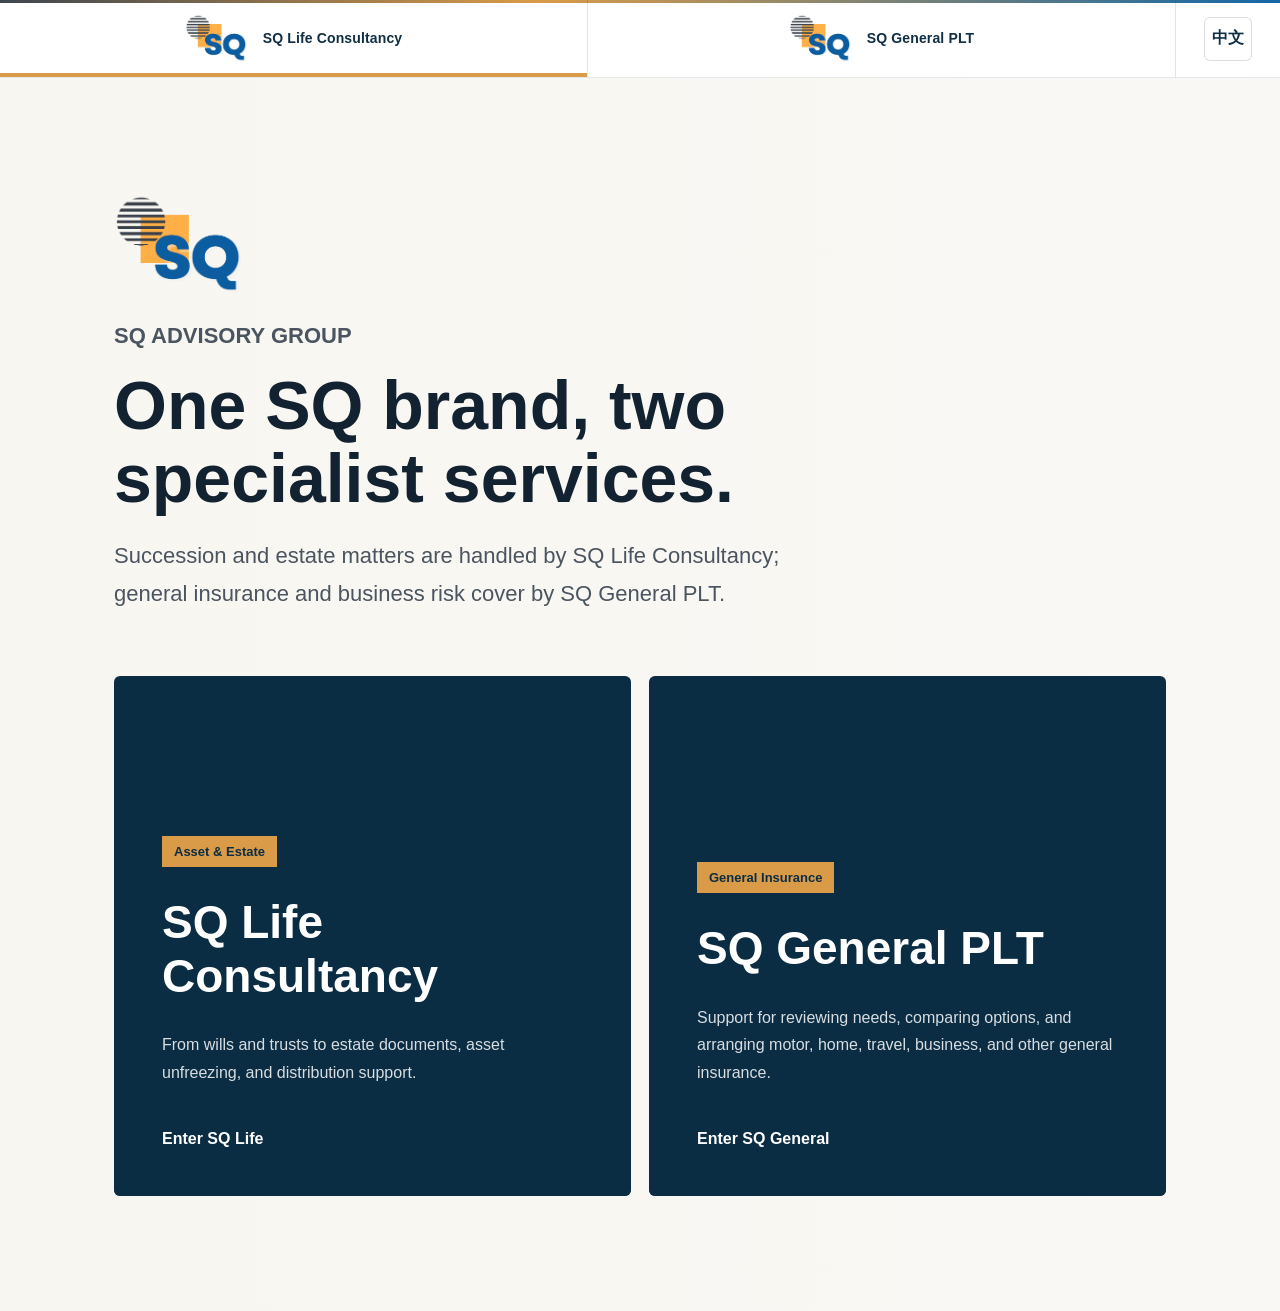
==== index.html @ 88caad9b "Add files via upload" ====
<!doctype html>
<html lang="en">
  <head>
    <meta charset="utf-8" />
    <meta name="viewport" content="width=device-width, initial-scale=1" />
    <title>SQ Group Malaysia | Estate Planning & General Insurance</title>
    <meta
      name="description"
      content="SQ Group Malaysia connects you to SQ Life Consultancy for estate planning and SQ General PLT for general insurance support in Kuala Lumpur."
    />
    <meta name="robots" content="index,follow" />
    <meta name="theme-color" content="#0b2d44" />
    <link rel="canonical" href="https://www.sqgroup.com.my/" />
    <link rel="alternate" hreflang="en-MY" href="https://www.sqgroup.com.my/" />
    <link rel="alternate" hreflang="zh-MY" href="https://www.sqgroup.com.my/zh" />
    <link rel="alternate" hreflang="x-default" href="https://www.sqgroup.com.my/" />
    <meta property="og:type" content="website" />
    <meta property="og:site_name" content="SQ Group Malaysia" />
    <meta property="og:title" content="SQ Group Malaysia | Estate Planning & General Insurance" />
    <meta property="og:description" content="Choose SQ Life Consultancy for estate matters or SQ General PLT for general insurance support." />
    <meta property="og:url" content="https://www.sqgroup.com.my/" />
    <meta property="og:image" content="https://www.sqgroup.com.my/assets/sq-logo-official.png" />
    <meta name="twitter:card" content="summary_large_image" />
    <link rel="stylesheet" href="styles.css" />
    <script type="application/ld+json">
      {
        "@context": "https://schema.org",
        "@type": "Organization",
        "@id": "https://www.sqgroup.com.my/#organization",
        "name": "SQ Group Malaysia",
        "url": "https://www.sqgroup.com.my/",
        "logo": "https://www.sqgroup.com.my/assets/sq-logo-official.png",
        "email": "sqlifec@gmail.com",
        "telephone": "+60102761236",
        "address": {
          "@type": "PostalAddress",
          "streetAddress": "A-13A-19, the Scott Garden, Jalan Klang Lama",
          "postalCode": "58200",
          "addressLocality": "Kuala Lumpur",
          "addressRegion": "Wilayah Persekutuan Kuala Lumpur",
          "addressCountry": "MY"
        },
        "department": [
          {
            "@type": "ProfessionalService",
            "name": "SQ Life Consultancy",
            "url": "https://www.sqgroup.com.my/legacy"
          },
          {
            "@type": "InsuranceAgency",
            "name": "SQ General PLT",
            "url": "https://www.sqgroup.com.my/gi"
          }
        ],
        "contactPoint": {
          "@type": "ContactPoint",
          "telephone": "+60102761236",
          "contactType": "customer service",
          "availableLanguage": ["zh", "en", "ms"]
        }
      }
    </script>
  </head>
  <body class="gateway-page professional-gateway">
    <header class="brand-switch">
      <a class="brand-tab active" href="/legacy">
        <img src="assets/sq-logo-official.png" alt="SQ logo" />
        <span>SQ Life Consultancy</span>
      </a>
      <a class="brand-tab" href="/gi">
        <img src="assets/sq-logo-official.png" alt="" />
        <span>SQ General PLT</span>
      </a>
      <button class="language-switch" type="button" data-lang-toggle>EN</button>
    </header>

    <main class="gateway">
      <section class="gateway-hero">
        <img class="gateway-logo" src="assets/sq-logo-official.png" alt="SQ logo" />
        <p class="eyebrow" data-zh="SQ Advisory Group" data-en="SQ Advisory Group">SQ Advisory Group</p>
        <h1
          data-zh="一个 SQ 品牌，两项专业服务。"
          data-en="One SQ brand, two specialist services."
        >One SQ brand, two specialist services.</h1>
        <p
          data-zh="资产传承与遗产事务进入 SQ Life Consultancy；一般保险与企业风险保障进入 SQ General PLT。"
          data-en="Succession and estate matters are handled by SQ Life Consultancy; general insurance and business risk cover by SQ General PLT."
        >Succession and estate matters are handled by SQ Life Consultancy; general insurance and business risk cover by SQ General PLT.</p>
      </section>

      <section class="gateway-grid" aria-label="Choose SQ service">
        <a class="gateway-card life-card" href="/legacy">
          <span data-zh="资产与遗产" data-en="Asset & Estate">Asset & Estate</span>
          <h2>SQ Life Consultancy</h2>
          <p
            data-zh="从遗嘱与信托规划，到遗产文件、资产解冻与后续分配的流程协助。"
            data-en="From wills and trusts to estate documents, asset unfreezing, and distribution support."
          >From wills and trusts to estate documents, asset unfreezing, and distribution support.</p>
          <strong data-zh="进入 SQ Life" data-en="Enter SQ Life">Enter SQ Life</strong>
        </a>

        <a class="gateway-card general-card" href="/gi">
          <span data-zh="一般保险" data-en="General Insurance">General Insurance</span>
          <h2>SQ General PLT</h2>
          <p
            data-zh="协助整理需求、比较方案，并安排汽车、房屋、旅游、商业等一般保险。"
            data-en="Support for reviewing needs, comparing options, and arranging motor, home, travel, business, and other general insurance."
          >Support for reviewing needs, comparing options, and arranging motor, home, travel, business, and other general insurance.</p>
          <strong data-zh="进入 SQ General" data-en="Enter SQ General">Enter SQ General</strong>
        </a>
      </section>
    </main>

    <nav class="mobile-action-bar" aria-label="Quick actions">
      <a href="/legacy" data-zh="SQ Life" data-en="SQ Life">SQ Life</a>
      <a href="/gi" data-zh="SQ General" data-en="SQ General">SQ General</a>
      <a href="https://wa.me/60102761236" target="_blank" rel="noreferrer">WhatsApp</a>
    </nav>

    <script src="script.js"></script>
  </body>
</html>
---- styles.css ----
:root {
  --navy: #0f5f9f;
  --navy-dark: #0b2d44;
  --forest: #183d36;
  --forest-soft: #dce5dd;
  --ink: #132231;
  --charcoal: #4b5560;
  --gold: #f0a63f;
  --gold-soft: #fff2d8;
  --paper: #f7f5ef;
  --mist: #eef3f6;
  --line: rgba(23, 33, 43, 0.12);
  --white: #ffffff;
  --shadow: 0 22px 70px rgba(16, 63, 104, 0.14);
  --photo-shadow: 0 28px 80px rgba(23, 33, 43, 0.18);
}

* {
  box-sizing: border-box;
}

html {
  scroll-behavior: smooth;
}

body {
  margin: 0;
  color: var(--ink);
  background: var(--paper);
  font-family: "Avenir Next", "Noto Sans SC", "PingFang SC", "Microsoft YaHei", sans-serif;
  -webkit-font-smoothing: antialiased;
  text-rendering: optimizeLegibility;
}

body.nav-open {
  overflow: hidden;
}

.brand-switch {
  position: sticky;
  top: 0;
  z-index: 60;
  display: grid;
  grid-template-columns: 1fr 1fr auto;
  min-height: 84px;
  border-bottom: 1px solid rgba(19, 34, 49, 0.1);
  background: rgba(255, 255, 255, 0.97);
  backdrop-filter: blur(14px);
}

.brand-switch::before {
  position: absolute;
  top: 0;
  right: 0;
  left: 0;
  height: 4px;
  content: "";
  background: linear-gradient(90deg, var(--gold), var(--navy));
}

.brand-tab {
  position: relative;
  display: flex;
  align-items: center;
  justify-content: center;
  gap: 16px;
  min-width: 0;
  padding: 12px clamp(14px, 3vw, 34px);
  color: var(--navy-dark);
  border-right: 1px solid var(--line);
  font-weight: 900;
  line-height: 1.2;
  letter-spacing: 0.01em;
  transition: background 180ms ease, color 180ms ease, border-color 180ms ease;
}

.brand-tab:hover {
  background: rgba(15, 95, 159, 0.035);
}

.brand-tab img {
  width: 58px;
  height: 46px;
  object-fit: contain;
  padding: 2px;
  background: transparent;
  filter: none;
  mix-blend-mode: normal;
  transform: translateZ(0);
}

.brand-tab span {
  max-width: 21ch;
}

.brand-tab.active::after {
  position: absolute;
  right: 0;
  bottom: 0;
  left: 0;
  height: 5px;
  content: "";
  background: var(--gold);
}

.brand-switch .language-switch {
  align-self: center;
  margin: 0 clamp(12px, 3vw, 28px);
}

.gateway-page {
  min-height: 100vh;
  background:
    linear-gradient(90deg, rgba(247, 245, 239, 0.96), rgba(247, 245, 239, 0.78)),
    url("https://images.unsplash.com/photo-1497366754035-f200968a6e72?auto=format&fit=crop&w=1800&q=84") center / cover;
}

.gateway {
  max-width: 1180px;
  margin: 0 auto;
  padding: clamp(64px, 9vw, 116px) clamp(18px, 5vw, 70px);
}

.gateway-hero {
  max-width: 820px;
  margin-bottom: clamp(34px, 5vw, 68px);
}

.gateway-hero h1 {
  color: var(--ink);
}

.gateway-hero p {
  max-width: 720px;
  color: var(--charcoal);
  font-size: clamp(17px, 2vw, 22px);
  line-height: 1.7;
}

.gateway-grid {
  display: grid;
  grid-template-columns: repeat(2, minmax(0, 1fr));
  gap: 18px;
}

.gateway-card {
  position: relative;
  overflow: hidden;
  display: flex;
  flex-direction: column;
  justify-content: flex-end;
  min-height: 520px;
  padding: clamp(28px, 5vw, 48px);
  color: var(--white);
  background: var(--navy-dark);
  isolation: isolate;
}

.gateway-card::before {
  position: absolute;
  inset: 0;
  content: "";
  background: linear-gradient(180deg, rgba(11, 45, 68, 0.08), rgba(11, 45, 68, 0.92));
  z-index: 1;
}

.gateway-card::after {
  position: absolute;
  inset: 0;
  content: "";
  background-position: center;
  background-size: cover;
  transition: transform 600ms ease;
}

.gateway-card:hover::after {
  transform: scale(1.045);
}

.life-card::after {
  background-image: url("https://images.unsplash.com/photo-1450101499163-c8848c66ca85?auto=format&fit=crop&w=1100&q=82");
}

.general-card::after {
  background-image: url("https://images.unsplash.com/photo-1560518883-ce09059eeffa?auto=format&fit=crop&w=1100&q=82");
}

.gateway-card span,
.gateway-card h2,
.gateway-card p,
.gateway-card strong {
  position: relative;
  z-index: 2;
}

.gateway-card span {
  width: max-content;
  padding: 8px 12px;
  color: var(--navy-dark);
  background: var(--gold);
  font-size: 13px;
  font-weight: 900;
}

.gateway-card h2 {
  max-width: 520px;
  margin: 28px 0 12px;
  color: var(--white);
}

.gateway-card p {
  max-width: 520px;
  color: rgba(255, 255, 255, 0.84);
  line-height: 1.72;
}

.gateway-card strong {
  margin-top: 28px;
  color: var(--white);
}

.subbrand-hero {
  display: grid;
  align-items: end;
  min-height: calc(100vh - 84px);
  padding: clamp(56px, 9vw, 112px) clamp(18px, 5vw, 70px);
  color: var(--white);
  background: var(--navy-dark);
  isolation: isolate;
}

.subbrand-hero > div {
  max-width: 860px;
}

.subbrand-hero h1 {
  color: var(--white);
}

.subbrand-hero p:not(.eyebrow) {
  max-width: 760px;
  color: rgba(255, 255, 255, 0.86);
  font-size: clamp(17px, 2vw, 22px);
  line-height: 1.68;
}

.life-hero {
  background:
    linear-gradient(90deg, rgba(11, 45, 68, 0.92), rgba(11, 45, 68, 0.48)),
    url("https://images.unsplash.com/photo-1450101499163-c8848c66ca85?auto=format&fit=crop&w=1800&q=84") center / cover;
}

.general-hero {
  background:
    linear-gradient(90deg, rgba(11, 45, 68, 0.92), rgba(11, 45, 68, 0.46)),
    url("https://images.unsplash.com/photo-1560518883-ce09059eeffa?auto=format&fit=crop&w=1800&q=84") center / cover;
}

.button.secondary.light {
  color: var(--white);
  border-color: rgba(255, 255, 255, 0.38);
  background: rgba(255, 255, 255, 0.1);
}

.mobile-action-bar {
  display: none;
}

.two-column {
  grid-template-columns: repeat(2, minmax(0, 1fr));
}

body.loaded .hero-copy {
  animation: liftIn 760ms ease both;
  opacity: 1;
  transform: translateY(0);
}

body.loaded .hero-photo {
  animation: floatIn 900ms 120ms ease both;
  opacity: 1;
  transform: translateY(0);
}

a {
  color: inherit;
  text-decoration: none;
}

a:focus-visible,
button:focus-visible,
input:focus-visible,
select:focus-visible,
summary:focus-visible {
  outline: 3px solid rgba(249, 179, 82, 0.75);
  outline-offset: 3px;
}

img {
  display: block;
  max-width: 100%;
}

.site-header {
  position: sticky;
  top: 0;
  z-index: 50;
  display: grid;
  grid-template-columns: auto 1fr auto;
  align-items: center;
  gap: 24px;
  min-height: 78px;
  padding: 12px clamp(18px, 4vw, 54px);
  border-bottom: 1px solid var(--line);
  background: rgba(255, 255, 255, 0.92);
  backdrop-filter: blur(18px);
}

.brand {
  display: inline-flex;
  align-items: center;
  gap: 12px;
  font-weight: 800;
  color: var(--navy-dark);
  white-space: nowrap;
}

.brand img {
  width: 54px;
  height: 43px;
  object-fit: contain;
}

.site-nav {
  display: flex;
  align-items: center;
  justify-content: center;
  gap: clamp(12px, 2vw, 24px);
  color: var(--charcoal);
  font-size: 13px;
  font-weight: 800;
}

.site-nav a {
  position: relative;
  min-height: 44px;
  display: inline-flex;
  align-items: center;
  padding: 8px 0;
}

.site-nav a::after {
  position: absolute;
  right: 0;
  bottom: 1px;
  left: 0;
  height: 2px;
  content: "";
  background: var(--gold);
  transform: scaleX(0);
  transform-origin: left;
  transition: transform 180ms ease;
}

.site-nav a:hover::after {
  transform: scaleX(1);
}

.header-actions {
  display: inline-flex;
  align-items: center;
  gap: 10px;
}

.language-switch,
.header-whatsapp,
.button {
  min-height: 44px;
  border-radius: 6px;
  font: inherit;
  font-weight: 800;
}

.language-switch {
  min-width: 48px;
  border: 1px solid var(--line);
  color: var(--navy-dark);
  background: var(--white);
  cursor: pointer;
}

.header-whatsapp {
  display: inline-flex;
  align-items: center;
  padding: 0 16px;
  color: var(--white);
  background: var(--navy);
}

.nav-toggle {
  display: none;
  width: 44px;
  height: 44px;
  border: 1px solid var(--line);
  border-radius: 6px;
  background: var(--white);
}

.nav-toggle span {
  display: block;
  width: 20px;
  height: 2px;
  margin: 5px auto;
  background: var(--navy-dark);
}

.hero {
  position: relative;
  min-height: calc(100vh - 76px);
  padding: clamp(50px, 8vw, 92px) clamp(18px, 5vw, 70px) clamp(34px, 5vw, 56px);
  background:
    linear-gradient(90deg, rgba(255, 255, 255, 0.94), rgba(247, 245, 239, 0.92) 48%, rgba(247, 245, 239, 0.72)),
    radial-gradient(circle at 8% 12%, rgba(240, 166, 63, 0.16), transparent 32%),
    var(--paper);
}

.hero-grid {
  display: grid;
  grid-template-columns: minmax(0, 0.94fr) minmax(300px, 0.58fr);
  gap: clamp(34px, 5vw, 78px);
  align-items: end;
  max-width: 1180px;
  min-height: calc(100vh - 184px);
  margin: 0 auto;
}

.eyebrow {
  margin: 0 0 14px;
  color: var(--navy);
  font-size: 13px;
  font-weight: 900;
  letter-spacing: 0;
  text-transform: uppercase;
}

h1,
h2,
h3,
p {
  overflow-wrap: anywhere;
}

h1 {
  max-width: 860px;
  margin: 0;
  color: var(--ink);
  font-family: "Avenir Next", "Noto Sans SC", "PingFang SC", "Microsoft YaHei", sans-serif;
  font-size: clamp(38px, 5.4vw, 68px);
  font-weight: 900;
  line-height: 1.08;
  letter-spacing: 0;
}

.hero-lede {
  max-width: 700px;
  margin: 28px 0 0;
  color: var(--charcoal);
  font-size: clamp(17px, 2vw, 22px);
  line-height: 1.75;
}

.hero-actions {
  display: flex;
  flex-wrap: wrap;
  gap: 12px;
  margin-top: 34px;
}

.hero-pills {
  display: flex;
  flex-wrap: wrap;
  gap: 10px;
  margin-top: 24px;
}

.hero-pills span {
  padding: 9px 12px;
  border: 1px solid rgba(15, 95, 159, 0.16);
  border-radius: 999px;
  color: var(--navy-dark);
  background: rgba(255, 255, 255, 0.72);
  font-size: 13px;
  font-weight: 900;
}

.hero-credentials {
  display: grid;
  grid-template-columns: repeat(3, minmax(0, 1fr));
  gap: 1px;
  max-width: 680px;
  margin-top: 34px;
  border: 1px solid var(--line);
  background: var(--line);
}

.hero-credentials span {
  min-height: 68px;
  padding: 14px;
  color: var(--navy-dark);
  background: rgba(255, 255, 255, 0.86);
  font-size: 13px;
  font-weight: 900;
  line-height: 1.4;
}

.button {
  display: inline-flex;
  align-items: center;
  justify-content: center;
  padding: 0 22px;
  border: 1px solid transparent;
  cursor: pointer;
}

.button.primary {
  color: var(--white);
  background: var(--navy);
  box-shadow: 0 16px 34px rgba(15, 95, 159, 0.22);
  transition: transform 180ms ease, box-shadow 180ms ease, background 180ms ease;
}

.button.secondary {
  color: var(--navy-dark);
  border-color: rgba(15, 95, 159, 0.24);
  background: rgba(255, 255, 255, 0.76);
  transition: transform 180ms ease, border-color 180ms ease, background 180ms ease;
}

.button:hover {
  transform: translateY(-2px);
}

.button.primary:hover {
  background: var(--navy-dark);
  box-shadow: 0 20px 42px rgba(15, 95, 159, 0.28);
}

.button.secondary:hover {
  border-color: rgba(240, 166, 63, 0.9);
  background: var(--white);
}

.hero-photo {
  position: relative;
  overflow: hidden;
  min-height: 440px;
  border-radius: 4px;
  background: var(--white);
  box-shadow: var(--photo-shadow);
}

.hero-photo::before {
  position: absolute;
  inset: 0;
  content: "";
  background: linear-gradient(180deg, transparent 38%, rgba(16, 63, 104, 0.76));
  z-index: 1;
}

.hero-photo::after {
  position: absolute;
  top: 22px;
  right: 22px;
  width: 112px;
  height: 90px;
  content: "";
  background: url("assets/sq-logo-official.png") center / 86% auto no-repeat rgba(255, 255, 255, 0.96);
  border-radius: 4px;
  box-shadow: none;
  z-index: 2;
}

.hero-photo-main {
  position: absolute;
  inset: 0;
  background:
    linear-gradient(90deg, rgba(16, 63, 104, 0.1), rgba(249, 179, 82, 0.04)),
    url("https://images.unsplash.com/photo-1556761175-b413da4baf72?auto=format&fit=crop&w=1300&q=82") center / cover;
  filter: saturate(0.88) contrast(1.02);
  transform: scale(1.01);
}

.hero-service-panel {
  position: absolute;
  z-index: 2;
  right: 28px;
  bottom: 28px;
  left: 28px;
  padding: 22px;
  border-left: 5px solid var(--gold);
  background: rgba(244, 239, 230, 0.94);
  backdrop-filter: blur(12px);
}

.hero-service-panel span {
  display: block;
  color: var(--charcoal);
  font-size: 13px;
  font-weight: 800;
}

.hero-service-panel strong {
  display: block;
  margin-top: 4px;
  color: var(--navy-dark);
  font-size: 23px;
  line-height: 1.25;
}

.section {
  padding: clamp(58px, 8vw, 104px) clamp(18px, 5vw, 70px);
}

.quick-help {
  display: grid;
  grid-template-columns: minmax(250px, 0.72fr) minmax(0, 1fr);
  gap: clamp(24px, 5vw, 70px);
  align-items: center;
  padding: clamp(34px, 5vw, 62px) clamp(18px, 5vw, 70px);
  background: var(--paper);
  border-top: 1px solid var(--line);
  border-bottom: 1px solid var(--line);
}

.quick-help-head {
  max-width: 430px;
}

.quick-help-head h2 {
  font-size: clamp(28px, 3.6vw, 46px);
}

.quick-grid {
  display: grid;
  grid-template-columns: repeat(4, minmax(0, 1fr));
  gap: 12px;
}

.quick-card {
  position: relative;
  display: grid;
  gap: 10px;
  min-height: 166px;
  padding: 22px;
  border: 1px solid rgba(15, 95, 159, 0.14);
  border-radius: 4px;
  background: rgba(255, 255, 255, 0.62);
  transition: transform 220ms ease, box-shadow 220ms ease, border-color 220ms ease;
}

.quick-card:hover {
  border-color: rgba(249, 179, 82, 0.9);
  box-shadow: 0 18px 48px rgba(16, 63, 104, 0.14);
  transform: translateY(-3px);
}

.quick-icon {
  display: grid;
  place-items: center;
  width: 42px;
  height: 42px;
  color: var(--white);
  border-radius: 999px;
  background: var(--navy-dark);
  font-size: 13px;
  font-weight: 900;
}

.quick-card strong {
  color: var(--navy-dark);
  font-size: 18px;
  line-height: 1.3;
  max-width: 12ch;
}

.quick-card small {
  color: var(--charcoal);
  font-size: 13px;
  font-weight: 800;
}

.section-heading {
  display: grid;
  grid-template-columns: minmax(260px, 0.9fr) minmax(280px, 1fr);
  gap: clamp(22px, 4vw, 74px);
  max-width: 1180px;
  margin: 0 auto;
}

.section-heading.compact {
  display: block;
  max-width: 780px;
  margin-bottom: 34px;
  text-align: center;
}

h2 {
  margin: 0;
  color: var(--ink);
  font-family: "Avenir Next", "Noto Sans SC", "PingFang SC", "Microsoft YaHei", sans-serif;
  font-size: clamp(28px, 3.8vw, 46px);
  font-weight: 900;
  line-height: 1.18;
  letter-spacing: 0;
}

.intro-copy {
  max-width: 640px;
}

.intro-copy p,
.assurance-panel p,
.faq p,
.contact-copy,
.service-card p {
  color: var(--charcoal);
  font-size: 16px;
  line-height: 1.85;
}

.services {
  background: #fbfaf7;
}

.service-grid {
  display: grid;
  grid-template-columns: repeat(3, minmax(0, 1fr));
  gap: 18px;
  max-width: 1180px;
  margin: 0 auto;
}

.service-card {
  display: flex;
  flex-direction: column;
  overflow: hidden;
  min-height: 560px;
  padding: 0 0 28px;
  border: 1px solid var(--line);
  border-radius: 4px;
  background: #fbfaf7;
  transition: transform 220ms ease, box-shadow 220ms ease, border-color 220ms ease;
}

.service-card:hover {
  border-color: rgba(15, 95, 159, 0.24);
  box-shadow: var(--shadow);
  transform: translateY(-3px);
}

.service-photo {
  width: 100%;
  aspect-ratio: 3 / 2;
  background: var(--mist);
  background-position: center;
  background-size: cover;
  transition: transform 520ms ease;
}

.asset-photo {
  background-image:
    linear-gradient(180deg, rgba(16, 63, 104, 0.06), rgba(16, 63, 104, 0.2)),
    url("https://images.unsplash.com/photo-1450101499163-c8848c66ca85?auto=format&fit=crop&w=900&q=82");
}

.estate-photo {
  background-image:
    linear-gradient(180deg, rgba(16, 63, 104, 0.04), rgba(16, 63, 104, 0.23)),
    url("https://images.unsplash.com/photo-1554224155-6726b3ff858f?auto=format&fit=crop&w=900&q=82");
}

.insurance-photo {
  background-image:
    linear-gradient(180deg, rgba(16, 63, 104, 0.06), rgba(16, 63, 104, 0.22)),
    url("https://images.unsplash.com/photo-1560518883-ce09059eeffa?auto=format&fit=crop&w=900&q=82");
}

.service-card:hover .service-photo {
  transform: scale(1.045);
}

.service-number {
  width: max-content;
  margin: 24px 28px 0;
  padding: 6px 10px;
  color: var(--navy-dark);
  border: 1px solid rgba(15, 95, 159, 0.18);
  border-radius: 4px;
  background: rgba(15, 95, 159, 0.06);
  font-size: 12px;
  font-weight: 900;
}

.service-card h3 {
  margin: 20px 28px 4px;
  color: var(--navy-dark);
  font-size: 25px;
  line-height: 1.25;
}

.service-card p {
  margin-right: 28px;
  margin-left: 28px;
}

.service-card ul {
  display: grid;
  gap: 12px;
  margin: 18px 28px 26px;
  padding: 0;
  list-style: none;
}

.service-card li {
  position: relative;
  padding-left: 20px;
  color: var(--ink);
  line-height: 1.55;
}

.service-card li::before {
  position: absolute;
  top: 0.72em;
  left: 0;
  width: 7px;
  height: 7px;
  content: "";
  background: var(--gold);
}

.service-card a {
  display: inline-flex;
  align-items: center;
  width: max-content;
  max-width: calc(100% - 56px);
  min-height: 44px;
  margin-top: auto;
  margin-left: 28px;
  color: var(--navy);
  font-weight: 900;
}

.client-types {
  background:
    linear-gradient(90deg, rgba(11, 45, 68, 0.96), rgba(11, 45, 68, 0.88)),
    url("https://images.unsplash.com/photo-1497366754035-f200968a6e72?auto=format&fit=crop&w=1500&q=82") center / cover;
}

.client-types .eyebrow,
.client-types h2 {
  color: var(--white);
}

.client-grid {
  display: grid;
  grid-template-columns: repeat(3, minmax(0, 1fr));
  gap: 16px;
  max-width: 1180px;
  margin: 0 auto;
}

.client-card {
  min-height: 300px;
  padding: 28px;
  border: 1px solid rgba(255, 255, 255, 0.18);
  background: rgba(255, 255, 255, 0.08);
  backdrop-filter: blur(14px);
}

.client-card span {
  display: inline-flex;
  min-height: 36px;
  align-items: center;
  padding: 0 12px;
  color: var(--navy-dark);
  background: var(--gold);
  font-size: 13px;
  font-weight: 900;
}

.client-card h3 {
  margin: 28px 0 12px;
  color: var(--white);
  font-size: 25px;
  line-height: 1.25;
}

.client-card p {
  color: rgba(255, 255, 255, 0.82);
  line-height: 1.8;
}

.product-finder {
  display: grid;
  grid-template-columns: minmax(280px, 0.8fr) minmax(320px, 1fr);
  gap: clamp(24px, 5vw, 72px);
  align-items: center;
  background: var(--paper);
}

.finder-copy {
  max-width: 520px;
}

.finder-grid {
  display: grid;
  grid-template-columns: repeat(3, minmax(0, 1fr));
  gap: 12px;
}

.finder-item {
  display: grid;
  place-items: center;
  min-height: 146px;
  padding: 20px 14px;
  border: 1px solid rgba(15, 95, 159, 0.14);
  border-radius: 4px;
  background: rgba(255, 255, 255, 0.72);
  text-align: center;
  transition: transform 220ms ease, background 220ms ease, box-shadow 220ms ease;
}

.finder-item:hover {
  background: #fffaf1;
  box-shadow: 0 18px 46px rgba(16, 63, 104, 0.13);
  transform: translateY(-5px);
}

.finder-symbol {
  position: relative;
  display: block;
  width: 48px;
  height: 48px;
  margin-bottom: 14px;
  border: 3px solid var(--navy);
  border-radius: 8px;
}

.finder-symbol::before,
.finder-symbol::after {
  position: absolute;
  content: "";
}

.finder-symbol.home::before {
  top: -12px;
  left: 9px;
  width: 24px;
  height: 24px;
  border-top: 3px solid var(--gold);
  border-left: 3px solid var(--gold);
  transform: rotate(45deg);
}

.finder-symbol.motor {
  height: 34px;
  margin-top: 14px;
  border-radius: 16px 16px 8px 8px;
}

.finder-symbol.motor::before,
.finder-symbol.motor::after {
  bottom: -12px;
  width: 12px;
  height: 12px;
  border-radius: 50%;
  background: var(--gold);
}

.finder-symbol.motor::before {
  left: 4px;
}

.finder-symbol.motor::after {
  right: 4px;
}

.finder-symbol.travel {
  border-radius: 50%;
}

.finder-symbol.travel::before {
  top: 20px;
  left: 8px;
  width: 32px;
  height: 4px;
  background: var(--gold);
}

.finder-symbol.travel::after {
  top: 8px;
  left: 21px;
  width: 4px;
  height: 32px;
  background: var(--gold);
}

.finder-symbol.accident::before {
  top: 10px;
  left: 20px;
  width: 8px;
  height: 28px;
  background: var(--gold);
}

.finder-symbol.accident::after {
  top: 20px;
  left: 10px;
  width: 28px;
  height: 8px;
  background: var(--gold);
}

.finder-symbol.business::before {
  top: 9px;
  left: 10px;
  width: 6px;
  height: 6px;
  box-shadow: 12px 0 var(--gold), 24px 0 var(--gold), 0 12px var(--gold), 12px 12px var(--gold), 24px 12px var(--gold);
  background: var(--gold);
}

.finder-symbol.contractor::before {
  top: 10px;
  left: 21px;
  width: 6px;
  height: 28px;
  background: var(--gold);
  transform: rotate(45deg);
}

.finder-symbol.contractor::after {
  top: 21px;
  left: 10px;
  width: 28px;
  height: 6px;
  background: var(--gold);
  transform: rotate(45deg);
}

.finder-item strong {
  color: var(--navy-dark);
  font-size: 16px;
  line-height: 1.35;
}

.process {
  background: #fbfaf7;
}

.process-track {
  display: grid;
  grid-template-columns: repeat(4, minmax(0, 1fr));
  max-width: 1180px;
  margin: 44px auto 0;
  border-top: 1px solid var(--line);
  border-left: 1px solid var(--line);
}

.process-step {
  min-height: 270px;
  padding: 30px 24px;
  border-right: 1px solid var(--line);
  border-bottom: 1px solid var(--line);
  background: linear-gradient(180deg, #fbfaf7, #f5f1e8);
}

.process-step span {
  display: inline-flex;
  min-height: 34px;
  align-items: center;
  padding: 0 10px;
  color: var(--white);
  background: var(--navy-dark);
  font-size: 12px;
  font-weight: 900;
}

.process-step h3 {
  margin: 34px 0 10px;
  color: var(--navy-dark);
  font-size: 22px;
}

.process-step p {
  margin: 0;
  color: var(--charcoal);
  line-height: 1.75;
}

.assurance {
  background: var(--navy-dark);
}

.assurance-panel {
  max-width: 1040px;
  margin: 0 auto;
  padding: clamp(30px, 5vw, 54px);
  border-left: 8px solid var(--gold);
  color: var(--white);
  background:
    linear-gradient(90deg, rgba(249, 179, 82, 0.14) 0 22%, transparent 22%),
    rgba(255, 255, 255, 0.06);
}

.assurance-panel h2,
.assurance-panel p {
  color: var(--white);
}

.faq {
  background: var(--mist);
}

.faq-list {
  display: grid;
  gap: 12px;
  max-width: 900px;
  margin: 0 auto;
}

details {
  border: 1px solid var(--line);
  border-radius: 8px;
  background: var(--white);
}

summary {
  cursor: pointer;
  padding: 22px 24px;
  color: var(--navy-dark);
  font-weight: 900;
}

details p {
  margin: 0;
  padding: 0 24px 24px;
}

.contact {
  display: grid;
  grid-template-columns: minmax(280px, 0.9fr) minmax(300px, 0.7fr);
  gap: clamp(24px, 5vw, 82px);
  align-items: start;
  max-width: 1180px;
  margin: 0 auto;
}

.contact-methods {
  display: flex;
  flex-wrap: wrap;
  gap: 10px;
  margin: 26px 0;
}

.contact-methods a {
  display: inline-flex;
  align-items: center;
  min-height: 44px;
  padding: 10px 13px;
  border: 1px solid rgba(15, 95, 159, 0.2);
  border-radius: 4px;
  color: var(--navy-dark);
  background: var(--white);
  font-weight: 800;
}

.map-link {
  display: inline-flex;
  align-items: center;
  min-height: 44px;
  margin-top: 12px;
  padding: 0 14px;
  color: var(--white);
  background: var(--navy-dark);
  font-weight: 900;
}

address {
  max-width: 560px;
  font-style: normal;
}

.hours {
  font-weight: 900;
}

.contact-form {
  display: grid;
  gap: 16px;
  padding: 26px;
  border: 1px solid var(--line);
  border-radius: 4px;
  background: var(--white);
  box-shadow: var(--shadow);
}

label {
  display: grid;
  gap: 8px;
  color: var(--navy-dark);
  font-weight: 900;
}

input,
select {
  width: 100%;
  min-height: 48px;
  border: 1px solid var(--line);
  border-radius: 4px;
  padding: 0 12px;
  color: var(--ink);
  background: var(--mist);
  font: inherit;
}

.site-footer {
  display: flex;
  flex-wrap: wrap;
  justify-content: space-between;
  gap: 14px;
  padding: 28px clamp(18px, 5vw, 70px);
  color: var(--white);
  background: var(--ink);
  font-size: 14px;
}

.floating-whatsapp {
  position: fixed;
  right: 18px;
  bottom: 18px;
  z-index: 45;
  display: inline-flex;
  align-items: center;
  justify-content: center;
  min-height: 52px;
  padding: 0 18px;
  border-radius: 4px;
  color: var(--white);
  background: #1f8d4d;
  box-shadow: 0 18px 36px rgba(0, 0, 0, 0.2);
  font-weight: 900;
  animation: none;
}

.reveal {
  opacity: 0;
  transform: translateY(24px);
  transition: opacity 640ms ease, transform 640ms ease;
}

.reveal.is-visible {
  opacity: 1;
  transform: translateY(0);
}

@keyframes liftIn {
  from {
    opacity: 0;
    transform: translateY(24px);
  }

  to {
    opacity: 1;
    transform: translateY(0);
  }
}

@keyframes floatIn {
  from {
    opacity: 0;
    transform: translateY(28px) scale(0.98);
  }

  to {
    opacity: 1;
    transform: translateY(0) scale(1);
  }
}

@keyframes whatsappPulse {
  0%,
  100% {
    transform: translateY(0);
  }

  50% {
    transform: translateY(-4px);
  }
}

@media (max-width: 980px) {
  .brand-switch {
    grid-template-columns: 1fr auto;
    min-height: auto;
    position: sticky;
  }

  .brand-tab {
    justify-content: flex-start;
    min-height: 68px;
    padding: 10px 16px;
  }

  .brand-tab:nth-of-type(2) {
    grid-column: 1 / 2;
    border-top: 1px solid var(--line);
  }

  .brand-tab img {
    width: 44px;
    height: 36px;
  }

  .brand-tab span {
    font-size: 14px;
  }

  .brand-switch .language-switch {
    grid-column: 2;
    grid-row: 1 / span 2;
    align-self: stretch;
    min-height: 100%;
    margin: 0;
    border-top: 0;
    border-right: 0;
    border-bottom: 0;
  }

  .gateway-grid,
  .two-column {
    grid-template-columns: 1fr;
  }

  .gateway-card {
    min-height: 390px;
  }

  .gateway {
    padding-top: 42px;
  }

  .gateway-hero {
    margin-bottom: 28px;
  }

  .subbrand-hero {
    min-height: 72vh;
    padding-top: 64px;
    padding-bottom: 64px;
  }

  .subbrand-hero > div,
  .gateway-hero {
    max-width: 680px;
  }

  .subbrand-hero p:not(.eyebrow) {
    font-size: 17px;
  }

  .site-header {
    grid-template-columns: auto auto 1fr;
  }

  .nav-toggle {
    display: block;
    grid-column: 3;
    justify-self: end;
  }

  .site-nav {
    position: fixed;
    top: 82px;
    right: 0;
    left: 0;
    display: none;
    flex-direction: column;
    align-items: stretch;
    padding: 20px;
    border-bottom: 1px solid var(--line);
    background: var(--paper);
  }

  .site-nav.is-open {
    display: flex;
  }

  .site-nav a {
    padding: 13px 0;
  }

  .header-actions {
    grid-column: 2;
    grid-row: 1;
  }

  .header-whatsapp {
    display: none;
  }

  .hero-grid,
  .section-heading,
  .contact,
  .quick-help,
  .product-finder {
    grid-template-columns: 1fr;
  }

  .service-grid,
  .quick-grid,
  .finder-grid,
  .client-grid,
  .process-track,
  .hero-credentials {
    grid-template-columns: 1fr;
  }

  .service-card {
    min-height: auto;
  }

  .process-track {
    border-top: 1px solid var(--line);
  }

  .process-step {
    min-height: auto;
  }
}

@media (max-width: 640px) {
  body {
    padding-bottom: 74px;
  }

  .brand-switch {
    top: 0;
  }

  .brand-tab {
    gap: 10px;
    min-height: 60px;
    padding: 8px 12px;
  }

  .brand-tab img {
    width: 38px;
    height: 31px;
  }

  .brand-tab span {
    font-size: 12px;
  }

  .brand-tab.active::after {
    height: 4px;
  }

  .brand-switch .language-switch {
    min-width: 56px;
    font-size: 13px;
  }

  .gateway {
    padding: 32px 16px 26px;
  }

  .gateway-hero h1 {
    font-size: clamp(32px, 11vw, 44px);
  }

  .gateway-hero p {
    font-size: 16px;
    line-height: 1.65;
  }

  .gateway-card {
    min-height: 330px;
    padding: 24px;
  }

  .gateway-card h2 {
    margin-top: 20px;
    font-size: 29px;
  }

  .gateway-card p {
    font-size: 15px;
    line-height: 1.65;
  }

  .subbrand-hero {
    min-height: 68vh;
    padding: 48px 18px 44px;
  }

  .subbrand-hero h1 {
    font-size: clamp(34px, 11vw, 48px);
  }

  .subbrand-hero p:not(.eyebrow) {
    font-size: 16px;
    line-height: 1.65;
  }

  .hero-actions {
    display: grid;
    grid-template-columns: 1fr;
    gap: 10px;
    margin-top: 24px;
  }

  .button {
    width: 100%;
    min-height: 50px;
  }

  .site-header {
    min-height: 74px;
    gap: 10px;
  }

  .brand span {
    display: none;
  }

  .brand img {
    width: 52px;
  }

  .site-nav {
    top: 74px;
  }

  h1 {
    font-size: clamp(34px, 10vw, 48px);
  }

  .hero {
    min-height: auto;
    padding-top: 38px;
  }

  .hero-photo {
    min-height: 360px;
  }

  .hero-photo::after {
    width: 80px;
    height: 64px;
  }

  .quick-card strong {
    max-width: none;
  }

  .hero-service-panel {
    right: 18px;
    bottom: 18px;
    left: 18px;
  }

  .section {
    padding: 48px 16px;
  }

  .section-heading.compact {
    margin-bottom: 24px;
    text-align: left;
  }

  h2 {
    font-size: clamp(27px, 8vw, 36px);
  }

  .service-card {
    border-color: rgba(23, 33, 43, 0.1);
  }

  .service-photo {
    aspect-ratio: 4 / 3;
  }

  .service-number,
  .service-card h3,
  .service-card p,
  .service-card a {
    margin-left: 20px;
    margin-right: 20px;
  }

  .service-card h3 {
    font-size: 24px;
  }

  .product-finder {
    gap: 28px;
  }

  .finder-grid {
    gap: 10px;
  }

  .finder-item {
    min-height: 112px;
    grid-template-columns: 44px 1fr;
    place-items: center start;
    gap: 12px;
    padding: 16px;
    text-align: left;
  }

  .finder-symbol {
    width: 38px;
    height: 38px;
    margin: 0;
  }

  .finder-symbol.home::before {
    top: -10px;
    left: 7px;
    width: 20px;
    height: 20px;
  }

  .finder-symbol.motor {
    height: 30px;
  }

  .process-track {
    margin-top: 26px;
  }

  .process-step {
    padding: 22px 18px;
  }

  .process-step h3 {
    margin-top: 22px;
  }

  .contact {
    gap: 28px;
  }

  .contact-form {
    padding: 20px;
  }

  .floating-whatsapp {
    display: none;
  }

  .mobile-action-bar {
    position: fixed;
    right: 0;
    bottom: 0;
    left: 0;
    z-index: 80;
    display: grid;
    grid-template-columns: repeat(3, 1fr);
    min-height: 64px;
    border-top: 1px solid rgba(255, 255, 255, 0.16);
    background: rgba(11, 45, 68, 0.96);
    box-shadow: 0 -16px 36px rgba(0, 0, 0, 0.18);
    backdrop-filter: blur(16px);
  }

  .mobile-action-bar a {
    display: grid;
    place-items: center;
    color: var(--white);
    border-right: 1px solid rgba(255, 255, 255, 0.14);
    font-size: 13px;
    font-weight: 900;
    text-align: center;
  }

  .mobile-action-bar a:last-child {
    border-right: 0;
    background: #1f8d4d;
  }
}

@media (prefers-reduced-motion: reduce) {
  *,
  *::before,
  *::after {
    scroll-behavior: auto !important;
    animation-duration: 0.01ms !important;
    animation-iteration-count: 1 !important;
    transition-duration: 0.01ms !important;
  }
}

/* Professional financial-services redesign */
.professional-page,
.professional-gateway {
  --executive: #102f45;
  --executive-deep: #071b2a;
  --copper: #d99b48;
  --sage: #dfe8e2;
  --porcelain: #f8f6f1;
  --panel: #ffffff;
  background: var(--porcelain);
}

.professional-page .brand-switch,
.professional-gateway .brand-switch {
  min-height: 78px;
  background: rgba(255, 255, 255, 0.98);
  border-bottom-color: rgba(7, 27, 42, 0.1);
}

.professional-page .brand-switch::before,
.professional-gateway .brand-switch::before {
  height: 3px;
  background: linear-gradient(90deg, #3d4650 0%, var(--copper) 42%, #1467a8 100%);
}

.professional-page .brand-tab,
.professional-gateway .brand-tab {
  color: var(--executive);
  font-size: 14px;
  text-transform: none;
}

.professional-page .brand-tab img,
.professional-gateway .brand-tab img {
  width: 62px;
  height: 50px;
  padding: 0;
  object-fit: contain;
  filter: none;
}

.professional-page .brand-tab.active::after,
.professional-gateway .brand-tab.active::after {
  height: 4px;
  background: var(--copper);
}

.professional-page .language-switch,
.professional-gateway .language-switch {
  border-color: rgba(7, 27, 42, 0.14);
  color: var(--executive);
}

.advisor-hero {
  position: relative;
  display: grid;
  grid-template-columns: minmax(0, 0.94fr) minmax(320px, 0.54fr);
  gap: clamp(28px, 5vw, 72px);
  align-items: end;
  min-height: calc(100vh - 78px);
  padding: clamp(62px, 9vw, 112px) clamp(18px, 5vw, 72px) clamp(48px, 6vw, 78px);
  color: var(--white);
  isolation: isolate;
  overflow: hidden;
}

.advisor-hero::before,
.advisor-hero::after {
  position: absolute;
  inset: 0;
  content: "";
  z-index: -2;
}

.advisor-hero::before {
  background-position: center;
  background-size: cover;
  transform: scale(1.02);
}

.advisor-hero::after {
  z-index: -1;
  background:
    linear-gradient(90deg, rgba(7, 27, 42, 0.96), rgba(7, 27, 42, 0.78) 44%, rgba(7, 27, 42, 0.26)),
    linear-gradient(180deg, rgba(7, 27, 42, 0.08), rgba(7, 27, 42, 0.7));
}

.life-advisor-hero::before {
  background-image: url("https://images.unsplash.com/photo-1450101499163-c8848c66ca85?auto=format&fit=crop&w=1900&q=84");
}

.general-advisor-hero::before {
  background-image: url("https://images.unsplash.com/photo-1560518883-ce09059eeffa?auto=format&fit=crop&w=1900&q=84");
}

.advisor-hero-copy {
  max-width: 820px;
}

.advisor-hero .eyebrow {
  color: #f0c16c;
}

.advisor-hero h1 {
  color: var(--white);
  font-size: clamp(42px, 5.7vw, 76px);
  line-height: 1.04;
  max-width: 900px;
}

.advisor-hero-copy > p:not(.eyebrow) {
  max-width: 720px;
  margin: 26px 0 0;
  color: rgba(255, 255, 255, 0.83);
  font-size: clamp(17px, 2vw, 22px);
  line-height: 1.72;
}

.advisor-hero-card {
  align-self: stretch;
  display: flex;
  flex-direction: column;
  justify-content: flex-end;
  min-height: 420px;
  padding: clamp(24px, 4vw, 34px);
  border: 1px solid rgba(255, 255, 255, 0.2);
  border-radius: 6px;
  background:
    linear-gradient(180deg, rgba(255, 255, 255, 0.16), rgba(255, 255, 255, 0.08)),
    rgba(7, 27, 42, 0.48);
  backdrop-filter: blur(16px);
}

.advisor-hero-card img {
  width: 126px;
  height: 102px;
  object-fit: contain;
  margin-bottom: auto;
  padding: 10px;
  border-radius: 6px;
  background: rgba(255, 255, 255, 0.94);
}

.advisor-hero-card span {
  width: max-content;
  margin-top: 36px;
  padding: 8px 11px;
  color: var(--executive-deep);
  background: var(--copper);
  font-size: 12px;
  font-weight: 900;
}

.advisor-hero-card strong {
  display: block;
  margin-top: 20px;
  color: var(--white);
  font-size: clamp(24px, 3vw, 34px);
  line-height: 1.12;
}

.advisor-hero-card p {
  margin: 18px 0 0;
  color: rgba(255, 255, 255, 0.78);
  line-height: 1.72;
}

.professional-page .button.primary,
.professional-gateway .button.primary {
  background: #1467a8;
  box-shadow: none;
}

.professional-page .button.primary:hover,
.professional-gateway .button.primary:hover {
  background: var(--executive);
}

.professional-page .button.secondary.light {
  border-color: rgba(255, 255, 255, 0.34);
  background: rgba(255, 255, 255, 0.12);
}

.credibility-strip {
  display: grid;
  grid-template-columns: repeat(3, minmax(0, 1fr));
  border-top: 1px solid rgba(7, 27, 42, 0.12);
  border-bottom: 1px solid rgba(7, 27, 42, 0.12);
  background: var(--panel);
}

.credibility-strip div {
  min-height: 88px;
  display: grid;
  place-items: center;
  padding: 18px;
  border-right: 1px solid rgba(7, 27, 42, 0.1);
  text-align: center;
}

.credibility-strip div:last-child {
  border-right: 0;
}

.credibility-strip span {
  color: var(--executive);
  font-size: 14px;
  font-weight: 900;
}

.professional-section {
  background:
    linear-gradient(180deg, rgba(223, 232, 226, 0.48), rgba(248, 246, 241, 0)),
    var(--porcelain);
}

.section-heading.refined {
  display: block;
  max-width: 860px;
  margin-bottom: clamp(28px, 4vw, 44px);
}

.section-heading.refined h2,
.method-copy h2,
.professional-contact h2 {
  max-width: 820px;
  color: var(--executive-deep);
  font-size: clamp(32px, 4.2vw, 54px);
  line-height: 1.12;
}

.scenario-grid,
.cover-grid {
  display: grid;
  grid-template-columns: repeat(4, minmax(0, 1fr));
  gap: 1px;
  max-width: 1180px;
  margin: 0 auto;
  background: rgba(7, 27, 42, 0.11);
  border: 1px solid rgba(7, 27, 42, 0.11);
}

.scenario-card,
.cover-card,
.method-item {
  background: rgba(255, 255, 255, 0.86);
}

.scenario-card,
.cover-card {
  min-height: 315px;
  padding: clamp(22px, 3vw, 30px);
  transition: transform 220ms ease, background 220ms ease;
}

.scenario-card:hover,
.cover-card:hover {
  background: var(--white);
  transform: translateY(-3px);
}

.scenario-card span,
.method-item span {
  color: var(--copper);
  font-size: 13px;
  font-weight: 900;
}

.scenario-card h3,
.cover-card h3,
.method-item h3 {
  margin: 28px 0 12px;
  color: var(--executive);
  font-size: 23px;
  line-height: 1.22;
}

.scenario-card p,
.cover-card p,
.method-item p {
  color: var(--charcoal);
  line-height: 1.78;
}

.cover-grid {
  grid-template-columns: repeat(3, minmax(0, 1fr));
}

.cover-card {
  min-height: 280px;
  display: block;
}

.cover-card .finder-symbol {
  margin-bottom: 24px;
}

.method-section {
  display: grid;
  grid-template-columns: minmax(260px, 0.76fr) minmax(0, 1fr);
  gap: clamp(26px, 5vw, 72px);
  background: var(--executive-deep);
}

.method-copy {
  max-width: 480px;
}

.method-section .eyebrow,
.method-copy h2 {
  color: var(--white);
}

.method-list {
  display: grid;
  gap: 1px;
  background: rgba(255, 255, 255, 0.16);
  border: 1px solid rgba(255, 255, 255, 0.16);
}

.method-item {
  min-height: 190px;
  padding: 26px 30px;
  background: rgba(255, 255, 255, 0.08);
}

.method-item h3 {
  color: var(--white);
  margin-top: 20px;
}

.method-item p {
  color: rgba(255, 255, 255, 0.76);
}

.professional-contact {
  background:
    linear-gradient(90deg, rgba(248, 246, 241, 0.98), rgba(248, 246, 241, 0.88)),
    url("https://images.unsplash.com/photo-1497366754035-f200968a6e72?auto=format&fit=crop&w=1600&q=82") center / cover;
}

.professional-contact .contact-form {
  border: 1px solid rgba(7, 27, 42, 0.12);
  border-radius: 6px;
  background: rgba(255, 255, 255, 0.9);
  box-shadow: none;
}

.professional-contact .contact-methods a {
  background: rgba(255, 255, 255, 0.72);
}

.professional-gateway {
  background:
    linear-gradient(90deg, rgba(248, 246, 241, 0.98), rgba(248, 246, 241, 0.76)),
    url("https://images.unsplash.com/photo-1497366754035-f200968a6e72?auto=format&fit=crop&w=1900&q=84") center / cover;
}

.gateway-logo {
  width: 128px;
  height: 104px;
  object-fit: contain;
  margin-bottom: 20px;
}

.professional-gateway .gateway-card {
  border-radius: 6px;
  box-shadow: none;
}

.professional-gateway .gateway-card span {
  background: var(--copper);
}

.reveal {
  opacity: 0;
  transform: translateY(18px);
}

.reveal.is-visible,
body.loaded .advisor-hero .reveal {
  opacity: 1;
  transform: translateY(0);
  transition: opacity 620ms ease, transform 620ms ease;
}

@media (max-width: 1080px) {
  .scenario-grid {
    grid-template-columns: repeat(2, minmax(0, 1fr));
  }
}

@media (max-width: 980px) {
  .advisor-hero,
  .method-section {
    grid-template-columns: 1fr;
  }

  .advisor-hero {
    min-height: auto;
    padding-top: 54px;
  }

  .advisor-hero-card {
    min-height: auto;
  }

  .cover-grid,
  .credibility-strip {
    grid-template-columns: 1fr;
  }

  .credibility-strip div {
    min-height: 66px;
    border-right: 0;
    border-bottom: 1px solid rgba(7, 27, 42, 0.1);
  }
}

@media (max-width: 640px) {
  .professional-page .brand-tab img,
  .professional-gateway .brand-tab img {
    width: 44px;
    height: 35px;
  }

  .advisor-hero {
    padding: 38px 16px 34px;
  }

  .advisor-hero h1 {
    font-size: clamp(34px, 11vw, 48px);
  }

  .advisor-hero-copy > p:not(.eyebrow) {
    font-size: 16px;
  }

  .advisor-hero-card {
    padding: 22px;
  }

  .advisor-hero-card img {
    width: 96px;
    height: 78px;
  }

  .scenario-grid,
  .cover-grid {
    grid-template-columns: 1fr;
  }

  .scenario-card,
  .cover-card {
    min-height: auto;
  }

  .section-heading.refined h2,
  .method-copy h2,
  .professional-contact h2 {
    font-size: clamp(29px, 9vw, 40px);
  }

  .method-item {
    padding: 22px;
  }
}
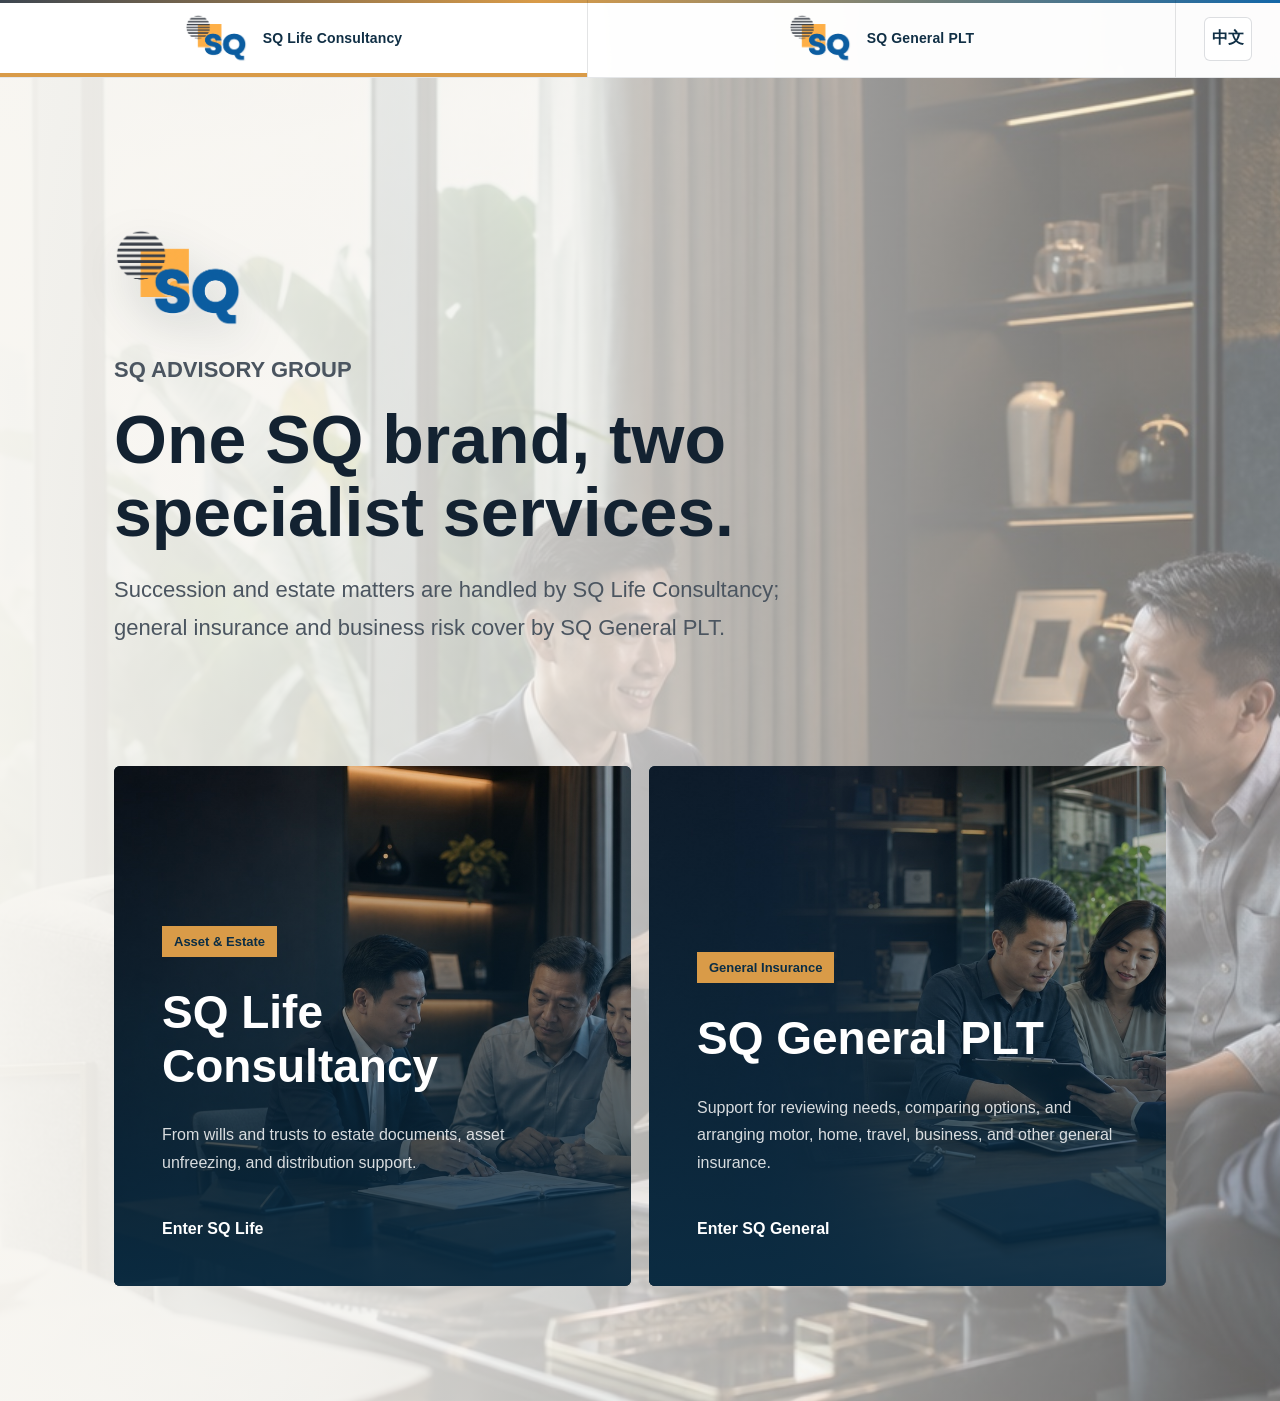
==== commit 3866eeb7: "Add files via upload" ====
--- a/index.html
+++ b/index.html
@@ -21,6 +21,7 @@
     <meta property="og:url" content="https://www.sqgroup.com.my/" />
     <meta property="og:image" content="https://www.sqgroup.com.my/assets/sq-logo-official.png" />
     <meta name="twitter:card" content="summary_large_image" />
+    <link rel="preload" as="image" href="assets/hero-group-malaysia.jpg" />
     <link rel="stylesheet" href="styles.css" />
     <script type="application/ld+json">
       {
@@ -30,7 +31,7 @@
         "name": "SQ Group Malaysia",
         "url": "https://www.sqgroup.com.my/",
         "logo": "https://www.sqgroup.com.my/assets/sq-logo-official.png",
-        "email": "sqlifec@gmail.com",
+        "email": "general@sqgroup.com.my",
         "telephone": "+60102761236",
         "address": {
           "@type": "PostalAddress",
@@ -71,7 +72,7 @@
         <img src="assets/sq-logo-official.png" alt="" />
         <span>SQ General PLT</span>
       </a>
-      <button class="language-switch" type="button" data-lang-toggle>EN</button>
+      <button class="language-switch" type="button" data-lang-toggle>中文</button>
     </header>
 
     <main class="gateway">
--- a/styles.css
+++ b/styles.css
@@ -112,7 +112,7 @@
   min-height: 100vh;
   background:
     linear-gradient(90deg, rgba(247, 245, 239, 0.96), rgba(247, 245, 239, 0.78)),
-    url("https://images.unsplash.com/photo-1497366754035-f200968a6e72?auto=format&fit=crop&w=1800&q=84") center / cover;
+    url("assets/hero-group-malaysia.jpg") center / cover;
 }
 
 .gateway {
@@ -178,11 +178,11 @@
 }
 
 .life-card::after {
-  background-image: url("https://images.unsplash.com/photo-1450101499163-c8848c66ca85?auto=format&fit=crop&w=1100&q=82");
+  background-image: url("assets/hero-legacy-malaysia.jpg");
 }
 
 .general-card::after {
-  background-image: url("https://images.unsplash.com/photo-1560518883-ce09059eeffa?auto=format&fit=crop&w=1100&q=82");
+  background-image: url("assets/hero-gi-malaysia.jpg");
 }
 
 .gateway-card span,
@@ -247,13 +247,13 @@
 .life-hero {
   background:
     linear-gradient(90deg, rgba(11, 45, 68, 0.92), rgba(11, 45, 68, 0.48)),
-    url("https://images.unsplash.com/photo-1450101499163-c8848c66ca85?auto=format&fit=crop&w=1800&q=84") center / cover;
+    url("assets/hero-legacy-malaysia.jpg") center / cover;
 }
 
 .general-hero {
   background:
     linear-gradient(90deg, rgba(11, 45, 68, 0.92), rgba(11, 45, 68, 0.46)),
-    url("https://images.unsplash.com/photo-1560518883-ce09059eeffa?auto=format&fit=crop&w=1800&q=84") center / cover;
+    url("assets/hero-gi-malaysia.jpg") center / cover;
 }
 
 .button.secondary.light {
@@ -585,7 +585,7 @@
   inset: 0;
   background:
     linear-gradient(90deg, rgba(16, 63, 104, 0.1), rgba(249, 179, 82, 0.04)),
-    url("https://images.unsplash.com/photo-1556761175-b413da4baf72?auto=format&fit=crop&w=1300&q=82") center / cover;
+    url("assets/hero-group-malaysia.jpg") center / cover;
   filter: saturate(0.88) contrast(1.02);
   transform: scale(1.01);
 }
@@ -770,19 +770,19 @@
 .asset-photo {
   background-image:
     linear-gradient(180deg, rgba(16, 63, 104, 0.06), rgba(16, 63, 104, 0.2)),
-    url("https://images.unsplash.com/photo-1450101499163-c8848c66ca85?auto=format&fit=crop&w=900&q=82");
+    url("assets/hero-legacy-malaysia.jpg");
 }
 
 .estate-photo {
   background-image:
     linear-gradient(180deg, rgba(16, 63, 104, 0.04), rgba(16, 63, 104, 0.23)),
-    url("https://images.unsplash.com/photo-1554224155-6726b3ff858f?auto=format&fit=crop&w=900&q=82");
+    url("assets/hero-legacy-malaysia.jpg");
 }
 
 .insurance-photo {
   background-image:
     linear-gradient(180deg, rgba(16, 63, 104, 0.06), rgba(16, 63, 104, 0.22)),
-    url("https://images.unsplash.com/photo-1560518883-ce09059eeffa?auto=format&fit=crop&w=900&q=82");
+    url("assets/hero-gi-malaysia.jpg");
 }
 
 .service-card:hover .service-photo {
@@ -853,7 +853,7 @@
 .client-types {
   background:
     linear-gradient(90deg, rgba(11, 45, 68, 0.96), rgba(11, 45, 68, 0.88)),
-    url("https://images.unsplash.com/photo-1497366754035-f200968a6e72?auto=format&fit=crop&w=1500&q=82") center / cover;
+    url("assets/hero-group-malaysia.jpg") center / cover;
 }
 
 .client-types .eyebrow,
@@ -1792,11 +1792,11 @@
 }
 
 .life-advisor-hero::before {
-  background-image: url("https://images.unsplash.com/photo-1450101499163-c8848c66ca85?auto=format&fit=crop&w=1900&q=84");
+  background-image: url("assets/hero-legacy-malaysia.jpg");
 }
 
 .general-advisor-hero::before {
-  background-image: url("https://images.unsplash.com/photo-1560518883-ce09059eeffa?auto=format&fit=crop&w=1900&q=84");
+  background-image: url("assets/hero-gi-malaysia.jpg");
 }
 
 .advisor-hero-copy {
@@ -2042,7 +2042,7 @@
 .professional-contact {
   background:
     linear-gradient(90deg, rgba(248, 246, 241, 0.98), rgba(248, 246, 241, 0.88)),
-    url("https://images.unsplash.com/photo-1497366754035-f200968a6e72?auto=format&fit=crop&w=1600&q=82") center / cover;
+    url("assets/hero-group-malaysia.jpg") center / cover;
 }
 
 .professional-contact .contact-form {
@@ -2059,7 +2059,7 @@
 .professional-gateway {
   background:
     linear-gradient(90deg, rgba(248, 246, 241, 0.98), rgba(248, 246, 241, 0.76)),
-    url("https://images.unsplash.com/photo-1497366754035-f200968a6e72?auto=format&fit=crop&w=1900&q=84") center / cover;
+    url("assets/hero-group-malaysia.jpg") center / cover;
 }
 
 .gateway-logo {
@@ -2124,18 +2124,54 @@
 }
 
 @media (max-width: 640px) {
+  .professional-page .brand-switch,
+  .professional-gateway .brand-switch {
+    grid-template-columns: minmax(0, 1fr) minmax(0, 1fr) 54px;
+  }
+
+  .professional-page .brand-tab,
+  .professional-gateway .brand-tab {
+    justify-content: center;
+    gap: 7px;
+    min-height: 58px;
+    padding: 7px 6px;
+    border-top: 0;
+  }
+
+  .professional-page .brand-tab:nth-of-type(2),
+  .professional-gateway .brand-tab:nth-of-type(2) {
+    grid-column: auto;
+    border-top: 0;
+  }
+
   .professional-page .brand-tab img,
   .professional-gateway .brand-tab img {
-    width: 44px;
-    height: 35px;
+    width: 35px;
+    height: 29px;
+  }
+
+  .professional-page .brand-tab span,
+  .professional-gateway .brand-tab span {
+    max-width: 9.6ch;
+    font-size: 11px;
+    line-height: 1.15;
+  }
+
+  .professional-page .brand-switch .language-switch,
+  .professional-gateway .brand-switch .language-switch {
+    grid-column: 3;
+    grid-row: 1;
+    min-width: 54px;
+    min-height: 58px;
+    font-size: 12px;
   }
 
   .advisor-hero {
-    padding: 38px 16px 34px;
+    padding: 34px 16px 30px;
   }
 
   .advisor-hero h1 {
-    font-size: clamp(34px, 11vw, 48px);
+    font-size: clamp(31px, 9.6vw, 42px);
   }
 
   .advisor-hero-copy > p:not(.eyebrow) {
@@ -2171,3 +2207,226 @@
     padding: 22px;
   }
 }
+
+/* SQ refinement pass: Malaysian advisory imagery, calmer motion, stronger trust cues */
+.scroll-progress {
+  position: fixed;
+  top: 0;
+  right: 0;
+  left: 0;
+  z-index: 100;
+  height: 3px;
+  background: linear-gradient(90deg, #d99b48, #1467a8);
+  transform: scaleX(0);
+  transform-origin: left;
+  transition: transform 90ms linear;
+}
+
+.professional-gateway {
+  background:
+    linear-gradient(90deg, rgba(248, 246, 241, 0.97), rgba(248, 246, 241, 0.76) 46%, rgba(248, 246, 241, 0.4)),
+    url("assets/hero-group-malaysia.jpg") center / cover;
+}
+
+.professional-gateway .gateway-hero {
+  padding: clamp(22px, 3vw, 34px) 0;
+}
+
+.professional-gateway .gateway-logo {
+  filter: drop-shadow(0 14px 24px rgba(7, 27, 42, 0.14));
+}
+
+.life-advisor-hero::before {
+  background-image: url("assets/hero-legacy-malaysia.jpg");
+}
+
+.general-advisor-hero::before {
+  background-image: url("assets/hero-gi-malaysia.jpg");
+}
+
+.advisor-hero::before {
+  animation: sqHeroDrift 18s ease-in-out infinite alternate;
+}
+
+.advisor-hero::after {
+  background:
+    linear-gradient(90deg, rgba(7, 27, 42, 0.97), rgba(7, 27, 42, 0.8) 42%, rgba(7, 27, 42, 0.2)),
+    linear-gradient(180deg, rgba(7, 27, 42, 0.06), rgba(7, 27, 42, 0.66));
+}
+
+.advisor-hero-card {
+  box-shadow: 0 28px 80px rgba(0, 0, 0, 0.22);
+}
+
+.advisor-hero-card::before {
+  display: block;
+  width: 42px;
+  height: 3px;
+  margin-bottom: 22px;
+  content: "";
+  background: var(--copper);
+}
+
+.local-context-section {
+  display: grid;
+  grid-template-columns: minmax(280px, 0.82fr) minmax(0, 1fr);
+  gap: clamp(28px, 5vw, 74px);
+  align-items: start;
+  background:
+    linear-gradient(135deg, rgba(255, 255, 255, 0.88), rgba(223, 232, 226, 0.48)),
+    var(--porcelain);
+  border-top: 1px solid rgba(7, 27, 42, 0.08);
+  border-bottom: 1px solid rgba(7, 27, 42, 0.08);
+}
+
+.local-context-copy {
+  max-width: 560px;
+}
+
+.local-context-copy h2 {
+  margin: 0;
+  color: var(--executive-deep);
+  font-size: clamp(32px, 4vw, 54px);
+  line-height: 1.12;
+}
+
+.local-context-copy p:not(.eyebrow) {
+  color: var(--charcoal);
+  font-size: 17px;
+  line-height: 1.82;
+}
+
+.local-context-points {
+  display: grid;
+  gap: 12px;
+}
+
+.context-point {
+  position: relative;
+  overflow: hidden;
+  min-height: 142px;
+  padding: 24px 26px;
+  border: 1px solid rgba(7, 27, 42, 0.11);
+  border-radius: 6px;
+  background: rgba(255, 255, 255, 0.78);
+  transition: transform 220ms ease, background 220ms ease, border-color 220ms ease;
+}
+
+.context-point::after {
+  position: absolute;
+  top: 0;
+  bottom: 0;
+  left: 0;
+  width: 4px;
+  content: "";
+  background: linear-gradient(180deg, var(--copper), #1467a8);
+}
+
+.context-point:hover {
+  background: var(--white);
+  border-color: rgba(217, 155, 72, 0.44);
+  transform: translateX(4px);
+}
+
+.context-point span {
+  color: var(--copper);
+  font-size: 12px;
+  font-weight: 900;
+}
+
+.context-point strong {
+  display: block;
+  margin-top: 12px;
+  color: var(--executive);
+  font-size: 22px;
+  line-height: 1.2;
+}
+
+.context-point p {
+  margin: 10px 0 0;
+  color: var(--charcoal);
+  line-height: 1.7;
+}
+
+.professional-gateway .life-card::after {
+  background-image: url("assets/hero-legacy-malaysia.jpg");
+}
+
+.professional-gateway .general-card::after {
+  background-image: url("assets/hero-gi-malaysia.jpg");
+}
+
+.scenario-card,
+.cover-card,
+.method-item,
+.contact-form {
+  box-shadow: 0 1px 0 rgba(7, 27, 42, 0.04);
+}
+
+.scenario-card:hover,
+.cover-card:hover {
+  box-shadow: 0 22px 50px rgba(7, 27, 42, 0.11);
+}
+
+.button.primary {
+  position: relative;
+  overflow: hidden;
+}
+
+.button.primary::after {
+  position: absolute;
+  inset: 0;
+  content: "";
+  background: linear-gradient(110deg, transparent 0%, rgba(255, 255, 255, 0.22) 44%, transparent 58%);
+  transform: translateX(-120%);
+}
+
+.button.primary:hover::after {
+  transform: translateX(120%);
+  transition: transform 620ms ease;
+}
+
+@keyframes sqHeroDrift {
+  from {
+    transform: scale(1.02) translate3d(0, 0, 0);
+  }
+
+  to {
+    transform: scale(1.07) translate3d(-1.2%, 0.8%, 0);
+  }
+}
+
+@media (max-width: 980px) {
+  .local-context-section {
+    grid-template-columns: 1fr;
+  }
+
+  .professional-gateway {
+    background:
+      linear-gradient(180deg, rgba(248, 246, 241, 0.98), rgba(248, 246, 241, 0.86)),
+      url("assets/hero-group-malaysia.jpg") center / cover;
+  }
+}
+
+@media (max-width: 640px) {
+  .local-context-section {
+    gap: 24px;
+  }
+
+  .context-point {
+    min-height: auto;
+    padding: 21px 22px;
+  }
+
+  .advisor-hero::before {
+    animation: none;
+  }
+}
+
+@media (prefers-reduced-motion: reduce) {
+  .advisor-hero::before,
+  .button.primary::after {
+    animation: none !important;
+    transition: none !important;
+  }
+}
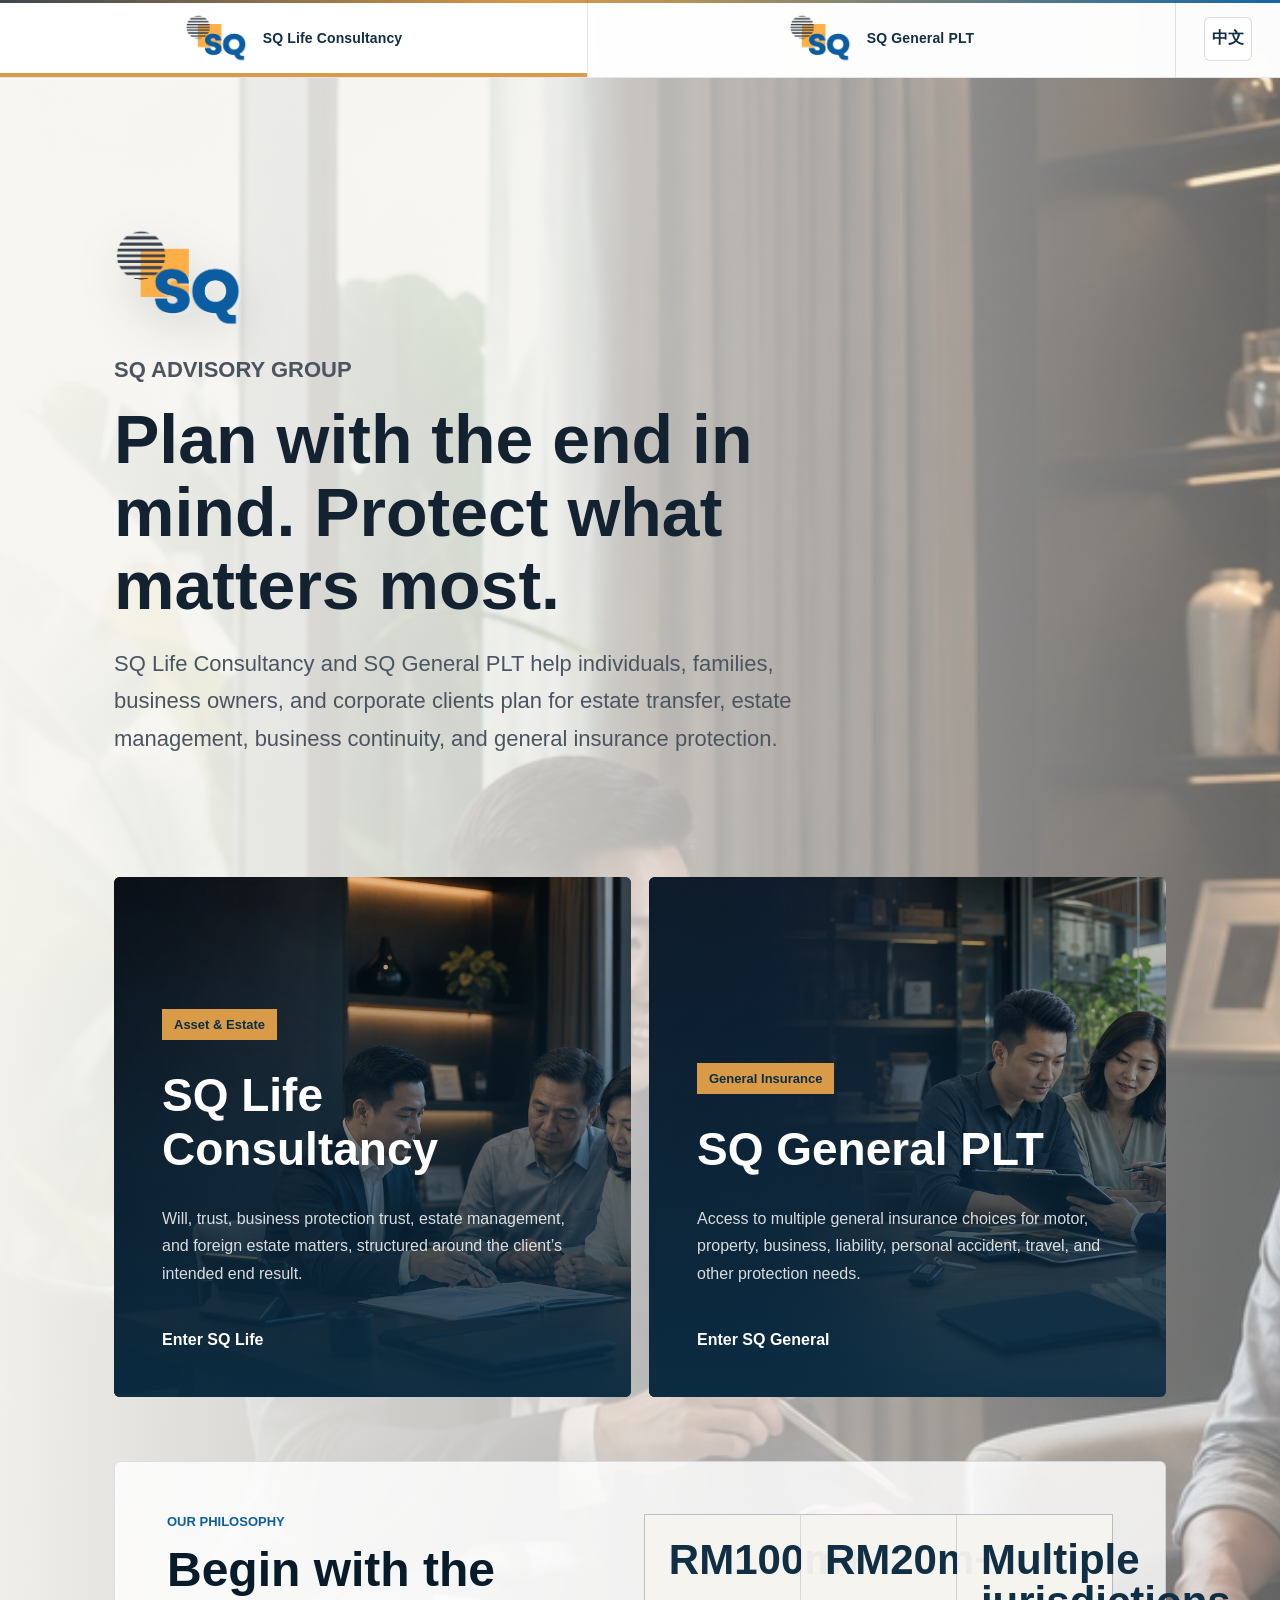
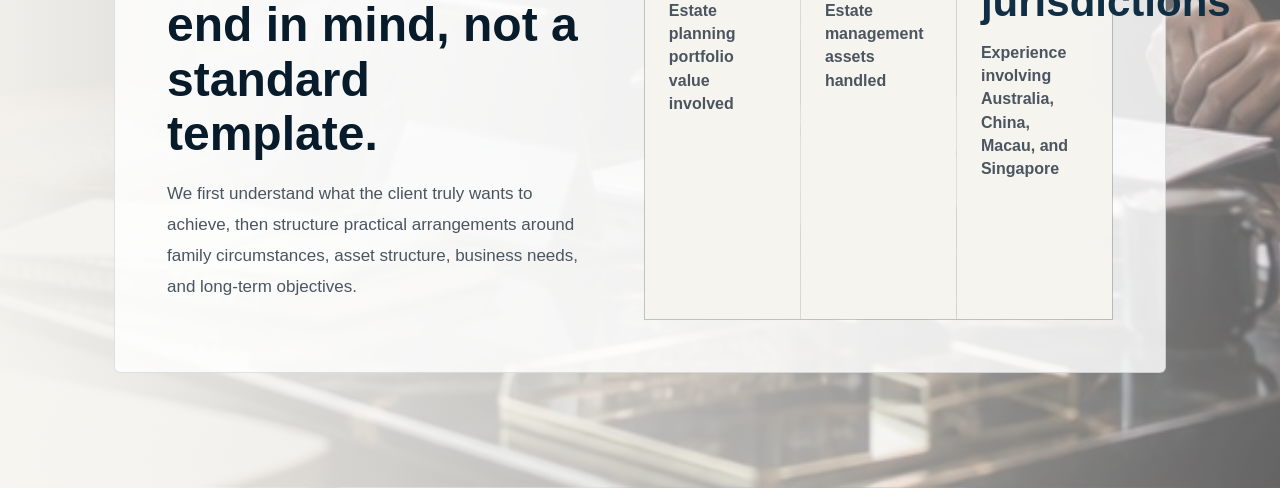
==== commit 17bc6706: "Add files via upload" ====
--- a/index.html
+++ b/index.html
@@ -80,13 +80,13 @@
         <img class="gateway-logo" src="assets/sq-logo-official.png" alt="SQ logo" />
         <p class="eyebrow" data-zh="SQ Advisory Group" data-en="SQ Advisory Group">SQ Advisory Group</p>
         <h1
-          data-zh="一个 SQ 品牌，两项专业服务。"
-          data-en="One SQ brand, two specialist services."
-        >One SQ brand, two specialist services.</h1>
+          data-zh="以终为始，守护真正重要的安排。"
+          data-en="Plan with the end in mind. Protect what matters most."
+        >Plan with the end in mind. Protect what matters most.</h1>
         <p
-          data-zh="资产传承与遗产事务进入 SQ Life Consultancy；一般保险与企业风险保障进入 SQ General PLT。"
-          data-en="Succession and estate matters are handled by SQ Life Consultancy; general insurance and business risk cover by SQ General PLT."
-        >Succession and estate matters are handled by SQ Life Consultancy; general insurance and business risk cover by SQ General PLT.</p>
+          data-zh="SQ Life Consultancy 与 SQ General PLT 协助个人、家庭、企业主与公司客户预先规划资产传承、遗产管理、商业延续与一般保险风险保障。"
+          data-en="SQ Life Consultancy and SQ General PLT help individuals, families, business owners, and corporate clients plan for estate transfer, estate management, business continuity, and general insurance protection."
+        >SQ Life Consultancy and SQ General PLT help individuals, families, business owners, and corporate clients plan for estate transfer, estate management, business continuity, and general insurance protection.</p>
       </section>
 
       <section class="gateway-grid" aria-label="Choose SQ service">
@@ -94,9 +94,9 @@
           <span data-zh="资产与遗产" data-en="Asset & Estate">Asset & Estate</span>
           <h2>SQ Life Consultancy</h2>
           <p
-            data-zh="从遗嘱与信托规划，到遗产文件、资产解冻与后续分配的流程协助。"
-            data-en="From wills and trusts to estate documents, asset unfreezing, and distribution support."
-          >From wills and trusts to estate documents, asset unfreezing, and distribution support.</p>
+            data-zh="遗嘱、信托、商业保障信托、遗产管理与跨境遗产事务，以客户最终意愿作为规划起点。"
+            data-en="Will, trust, business protection trust, estate management, and foreign estate matters, structured around the client’s intended end result."
+          >Will, trust, business protection trust, estate management, and foreign estate matters, structured around the client’s intended end result.</p>
           <strong data-zh="进入 SQ Life" data-en="Enter SQ Life">Enter SQ Life</strong>
         </a>
 
@@ -104,11 +104,24 @@
           <span data-zh="一般保险" data-en="General Insurance">General Insurance</span>
           <h2>SQ General PLT</h2>
           <p
-            data-zh="协助整理需求、比较方案，并安排汽车、房屋、旅游、商业等一般保险。"
-            data-en="Support for reviewing needs, comparing options, and arranging motor, home, travel, business, and other general insurance."
-          >Support for reviewing needs, comparing options, and arranging motor, home, travel, business, and other general insurance.</p>
+            data-zh="提供多项一般保险选择，协助客户比较汽车、产业、商业、责任、个人意外、旅游与其他保障。"
+            data-en="Access to multiple general insurance choices for motor, property, business, liability, personal accident, travel, and other protection needs."
+          >Access to multiple general insurance choices for motor, property, business, liability, personal accident, travel, and other protection needs.</p>
           <strong data-zh="进入 SQ General" data-en="Enter SQ General">Enter SQ General</strong>
         </a>
+      </section>
+
+      <section class="gateway-profile">
+        <div class="profile-copy reveal">
+          <p class="eyebrow" data-zh="我们的理念" data-en="Our Philosophy">Our Philosophy</p>
+          <h2 data-zh="以终为始，不用模板套进每一个家庭或企业。" data-en="Begin with the end in mind, not a standard template.">Begin with the end in mind, not a standard template.</h2>
+          <p data-zh="我们先理解客户真正希望达成的结果，再根据家庭关系、资产结构、企业需要与长期目标设计可执行的安排。" data-en="We first understand what the client truly wants to achieve, then structure practical arrangements around family circumstances, asset structure, business needs, and long-term objectives.">We first understand what the client truly wants to achieve, then structure practical arrangements around family circumstances, asset structure, business needs, and long-term objectives.</p>
+        </div>
+        <div class="profile-stats reveal" aria-label="SQ experience highlights">
+          <div><strong>RM100m+</strong><span data-zh="参与规划的遗产规划组合估值" data-en="Estate planning portfolio value involved">Estate planning portfolio value involved</span></div>
+          <div><strong>RM20m+</strong><span data-zh="处理过的遗产管理资产" data-en="Estate management assets handled">Estate management assets handled</span></div>
+          <div><strong data-zh="多司法管辖区" data-en="Multiple jurisdictions">Multiple jurisdictions</strong><span data-zh="澳洲、中国、澳门与新加坡相关经验" data-en="Experience involving Australia, China, Macau, and Singapore">Experience involving Australia, China, Macau, and Singapore</span></div>
+        </div>
       </section>
     </main>
 
--- a/styles.css
+++ b/styles.css
@@ -2430,3 +2430,290 @@
     transition: none !important;
   }
 }
+
+.gateway-profile {
+  display: grid;
+  grid-template-columns: minmax(300px, 0.88fr) minmax(0, 1fr);
+  gap: clamp(26px, 5vw, 72px);
+  align-items: stretch;
+  margin-top: clamp(28px, 5vw, 66px);
+  padding: clamp(28px, 5vw, 52px);
+  border: 1px solid rgba(7, 27, 42, 0.12);
+  border-radius: 6px;
+  background: rgba(255, 255, 255, 0.82);
+}
+
+.profile-copy h2 {
+  margin: 0;
+  color: var(--executive-deep);
+  font-size: clamp(30px, 3.8vw, 48px);
+  line-height: 1.14;
+}
+
+.profile-copy p:not(.eyebrow) {
+  color: var(--charcoal);
+  font-size: 17px;
+  line-height: 1.82;
+}
+
+.profile-stats {
+  display: grid;
+  grid-template-columns: repeat(3, minmax(0, 1fr));
+  gap: 1px;
+  background: rgba(7, 27, 42, 0.12);
+  border: 1px solid rgba(7, 27, 42, 0.12);
+}
+
+.profile-stats div {
+  min-height: 180px;
+  padding: 24px;
+  background: rgba(248, 246, 241, 0.95);
+}
+
+.profile-stats strong {
+  display: block;
+  color: var(--executive);
+  font-size: clamp(28px, 4vw, 42px);
+  line-height: 1;
+}
+
+.profile-stats span {
+  display: block;
+  margin-top: 18px;
+  color: var(--charcoal);
+  font-weight: 800;
+  line-height: 1.45;
+}
+
+.service-directory-section {
+  background: #fbfaf7;
+}
+
+.directory-grid {
+  display: grid;
+  grid-template-columns: repeat(4, minmax(0, 1fr));
+  gap: 14px;
+  max-width: 1180px;
+  margin: 0 auto;
+}
+
+.directory-card {
+  min-height: 320px;
+  padding: 28px;
+  border: 1px solid rgba(7, 27, 42, 0.12);
+  border-radius: 6px;
+  background: rgba(255, 255, 255, 0.9);
+  transition: transform 220ms ease, border-color 220ms ease, box-shadow 220ms ease;
+}
+
+.directory-card:hover {
+  border-color: rgba(217, 155, 72, 0.48);
+  box-shadow: 0 22px 54px rgba(7, 27, 42, 0.12);
+  transform: translateY(-4px);
+}
+
+.directory-card span {
+  color: var(--copper);
+  font-size: 13px;
+  font-weight: 900;
+}
+
+.directory-card h3 {
+  margin: 24px 0 12px;
+  color: var(--executive);
+  font-size: 24px;
+  line-height: 1.18;
+}
+
+.directory-card p {
+  color: var(--charcoal);
+  line-height: 1.75;
+}
+
+.service-detail-page {
+  background: var(--porcelain);
+}
+
+.detail-hero {
+  position: relative;
+  min-height: 68vh;
+  display: grid;
+  align-items: end;
+  padding: clamp(54px, 8vw, 108px) clamp(18px, 5vw, 72px);
+  color: var(--white);
+  background: var(--executive-deep);
+  isolation: isolate;
+  overflow: hidden;
+}
+
+.detail-hero::before,
+.detail-hero::after {
+  position: absolute;
+  inset: 0;
+  content: "";
+  z-index: -2;
+}
+
+.detail-hero::before {
+  background-image: var(--detail-image);
+  background-position: center;
+  background-size: cover;
+  transform: scale(1.04);
+}
+
+.detail-hero::after {
+  z-index: -1;
+  background:
+    linear-gradient(90deg, rgba(7, 27, 42, 0.96), rgba(7, 27, 42, 0.76) 48%, rgba(7, 27, 42, 0.18)),
+    linear-gradient(180deg, rgba(7, 27, 42, 0), rgba(7, 27, 42, 0.72));
+}
+
+.detail-hero-inner {
+  max-width: 880px;
+}
+
+.breadcrumb {
+  display: inline-flex;
+  gap: 8px;
+  color: rgba(255, 255, 255, 0.78);
+  font-size: 13px;
+  font-weight: 800;
+}
+
+.detail-hero h1 {
+  margin-top: 24px;
+  color: var(--white);
+  text-shadow: 0 2px 24px rgba(0, 0, 0, 0.28);
+}
+
+.detail-hero p:not(.eyebrow) {
+  max-width: 760px;
+  color: rgba(255, 255, 255, 0.83);
+  font-size: clamp(17px, 2vw, 21px);
+  line-height: 1.72;
+}
+
+.detail-body {
+  display: grid;
+  grid-template-columns: minmax(280px, 0.72fr) minmax(0, 1fr);
+  gap: clamp(28px, 5vw, 74px);
+  padding: clamp(58px, 8vw, 104px) clamp(18px, 5vw, 72px);
+}
+
+.detail-aside {
+  position: sticky;
+  top: 104px;
+  align-self: start;
+  padding: 26px;
+  border: 1px solid rgba(7, 27, 42, 0.12);
+  border-radius: 6px;
+  background: rgba(255, 255, 255, 0.86);
+}
+
+.detail-aside strong {
+  display: block;
+  color: var(--executive);
+  font-size: 24px;
+  line-height: 1.2;
+}
+
+.detail-aside a {
+  display: inline-flex;
+  margin-top: 18px;
+  color: #1467a8;
+  font-weight: 900;
+}
+
+.detail-content {
+  display: grid;
+  gap: 22px;
+}
+
+.detail-panel {
+  padding: clamp(24px, 4vw, 38px);
+  border: 1px solid rgba(7, 27, 42, 0.1);
+  border-radius: 6px;
+  background: rgba(255, 255, 255, 0.9);
+}
+
+.detail-panel h2 {
+  font-size: clamp(28px, 3.4vw, 42px);
+}
+
+.detail-panel p,
+.detail-panel li {
+  color: var(--charcoal);
+  line-height: 1.82;
+}
+
+.detail-panel ul {
+  display: grid;
+  gap: 10px;
+  padding-left: 20px;
+}
+
+.detail-cta {
+  display: flex;
+  flex-wrap: wrap;
+  gap: 12px;
+  align-items: center;
+  padding: clamp(24px, 4vw, 36px);
+  border-radius: 6px;
+  color: var(--white);
+  background: linear-gradient(135deg, var(--executive-deep), #1467a8);
+}
+
+.detail-cta h2 {
+  color: var(--white);
+  font-size: clamp(28px, 3.2vw, 40px);
+}
+
+.detail-cta p {
+  max-width: 720px;
+  color: rgba(255, 255, 255, 0.82);
+}
+
+.detail-cta .button {
+  margin-left: auto;
+  background: var(--copper);
+  color: var(--executive-deep);
+}
+
+@media (max-width: 1080px) {
+  .directory-grid,
+  .profile-stats {
+    grid-template-columns: repeat(2, minmax(0, 1fr));
+  }
+}
+
+@media (max-width: 980px) {
+  .gateway-profile,
+  .detail-body {
+    grid-template-columns: 1fr;
+  }
+
+  .detail-aside {
+    position: static;
+  }
+}
+
+@media (max-width: 640px) {
+  .directory-grid,
+  .profile-stats {
+    grid-template-columns: 1fr;
+  }
+
+  .detail-hero {
+    min-height: auto;
+    padding: 40px 16px 34px;
+  }
+
+  .detail-hero h1 {
+    font-size: clamp(31px, 9.4vw, 42px);
+  }
+
+  .detail-cta .button {
+    margin-left: 0;
+    width: 100%;
+  }
+}
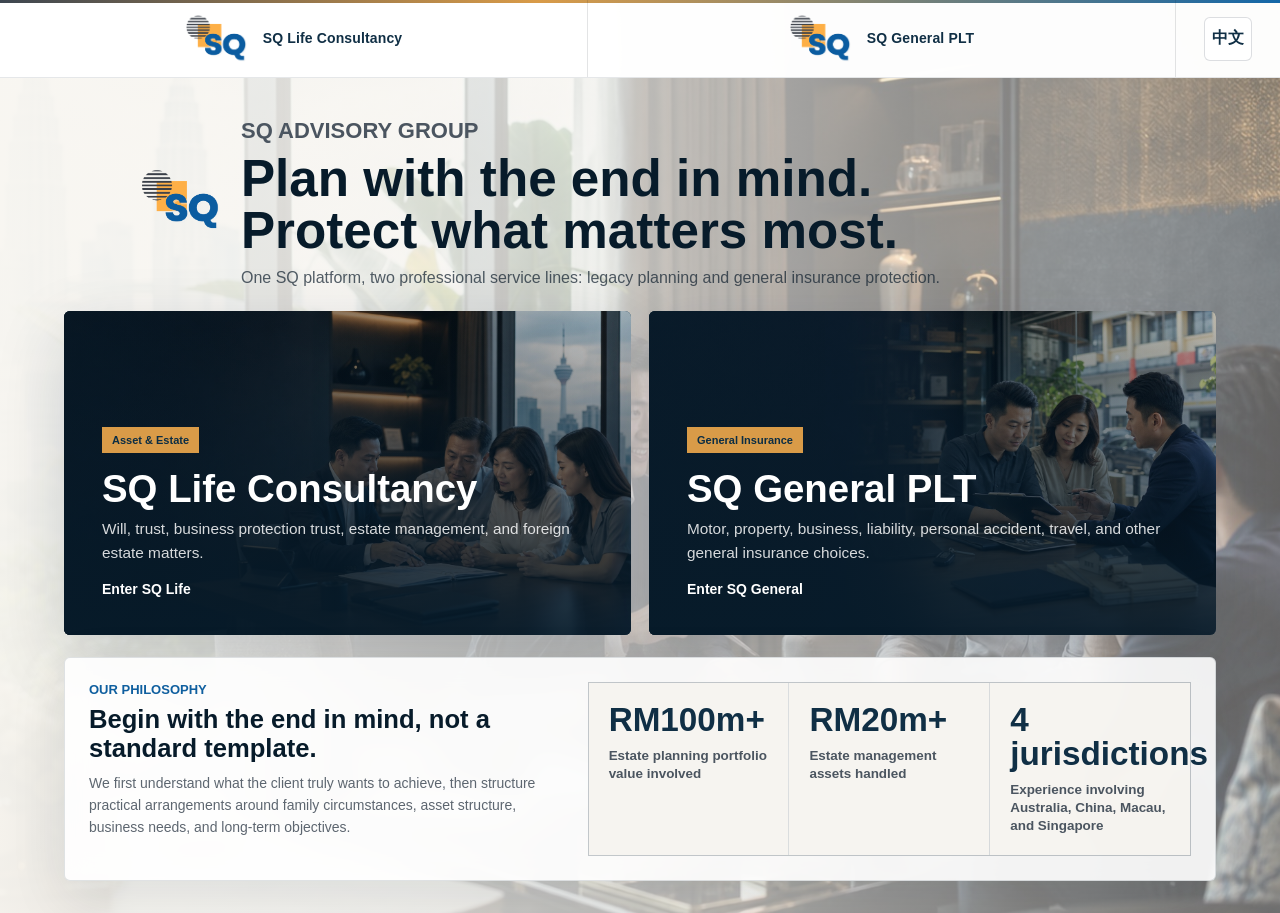
==== commit 85a076ca: "Add files via upload" ====
--- a/index.html
+++ b/index.html
@@ -64,7 +64,7 @@
   </head>
   <body class="gateway-page professional-gateway">
     <header class="brand-switch">
-      <a class="brand-tab active" href="/legacy">
+      <a class="brand-tab" href="/legacy">
         <img src="assets/sq-logo-official.png" alt="SQ logo" />
         <span>SQ Life Consultancy</span>
       </a>
@@ -84,9 +84,9 @@
           data-en="Plan with the end in mind. Protect what matters most."
         >Plan with the end in mind. Protect what matters most.</h1>
         <p
-          data-zh="SQ Life Consultancy 与 SQ General PLT 协助个人、家庭、企业主与公司客户预先规划资产传承、遗产管理、商业延续与一般保险风险保障。"
-          data-en="SQ Life Consultancy and SQ General PLT help individuals, families, business owners, and corporate clients plan for estate transfer, estate management, business continuity, and general insurance protection."
-        >SQ Life Consultancy and SQ General PLT help individuals, families, business owners, and corporate clients plan for estate transfer, estate management, business continuity, and general insurance protection.</p>
+          data-zh="一个 SQ 平台，两条专业服务线：资产传承与一般保险风险保障。"
+          data-en="One SQ platform, two professional service lines: legacy planning and general insurance protection."
+        >One SQ platform, two professional service lines: legacy planning and general insurance protection.</p>
       </section>
 
       <section class="gateway-grid" aria-label="Choose SQ service">
@@ -94,9 +94,9 @@
           <span data-zh="资产与遗产" data-en="Asset & Estate">Asset & Estate</span>
           <h2>SQ Life Consultancy</h2>
           <p
-            data-zh="遗嘱、信托、商业保障信托、遗产管理与跨境遗产事务，以客户最终意愿作为规划起点。"
-            data-en="Will, trust, business protection trust, estate management, and foreign estate matters, structured around the client’s intended end result."
-          >Will, trust, business protection trust, estate management, and foreign estate matters, structured around the client’s intended end result.</p>
+            data-zh="遗嘱、信托、商业保障信托、遗产管理与跨境遗产事务。"
+            data-en="Will, trust, business protection trust, estate management, and foreign estate matters."
+          >Will, trust, business protection trust, estate management, and foreign estate matters.</p>
           <strong data-zh="进入 SQ Life" data-en="Enter SQ Life">Enter SQ Life</strong>
         </a>
 
@@ -104,9 +104,9 @@
           <span data-zh="一般保险" data-en="General Insurance">General Insurance</span>
           <h2>SQ General PLT</h2>
           <p
-            data-zh="提供多项一般保险选择，协助客户比较汽车、产业、商业、责任、个人意外、旅游与其他保障。"
-            data-en="Access to multiple general insurance choices for motor, property, business, liability, personal accident, travel, and other protection needs."
-          >Access to multiple general insurance choices for motor, property, business, liability, personal accident, travel, and other protection needs.</p>
+            data-zh="汽车、产业、商业、责任、个人意外、旅游与其他一般保险选择。"
+            data-en="Motor, property, business, liability, personal accident, travel, and other general insurance choices."
+          >Motor, property, business, liability, personal accident, travel, and other general insurance choices.</p>
           <strong data-zh="进入 SQ General" data-en="Enter SQ General">Enter SQ General</strong>
         </a>
       </section>
@@ -120,7 +120,7 @@
         <div class="profile-stats reveal" aria-label="SQ experience highlights">
           <div><strong>RM100m+</strong><span data-zh="参与规划的遗产规划组合估值" data-en="Estate planning portfolio value involved">Estate planning portfolio value involved</span></div>
           <div><strong>RM20m+</strong><span data-zh="处理过的遗产管理资产" data-en="Estate management assets handled">Estate management assets handled</span></div>
-          <div><strong data-zh="多司法管辖区" data-en="Multiple jurisdictions">Multiple jurisdictions</strong><span data-zh="澳洲、中国、澳门与新加坡相关经验" data-en="Experience involving Australia, China, Macau, and Singapore">Experience involving Australia, China, Macau, and Singapore</span></div>
+          <div><strong data-zh="4个地区" data-en="4 jurisdictions">4 jurisdictions</strong><span data-zh="澳洲、中国、澳门与新加坡相关经验" data-en="Experience involving Australia, China, Macau, and Singapore">Experience involving Australia, China, Macau, and Singapore</span></div>
         </div>
       </section>
     </main>
--- a/styles.css
+++ b/styles.css
@@ -2485,6 +2485,148 @@
   line-height: 1.45;
 }
 
+.professional-gateway .gateway {
+  display: grid;
+  grid-template-rows: auto minmax(270px, 1fr) auto;
+  gap: clamp(14px, 2vw, 22px);
+  width: min(100%, 1280px);
+  max-width: none;
+  min-height: calc(100vh - 84px);
+  padding: clamp(18px, 3vw, 34px) clamp(16px, 5vw, 70px) clamp(18px, 3vw, 32px);
+}
+
+.professional-gateway .gateway-hero {
+  display: grid;
+  grid-template-columns: auto minmax(0, 1fr);
+  gap: 4px 20px;
+  align-items: center;
+  max-width: 1120px;
+  margin: 0 auto;
+  padding: 0;
+}
+
+.professional-gateway .gateway-logo {
+  grid-row: span 3;
+  width: clamp(66px, 6.4vw, 86px);
+  height: clamp(52px, 5vw, 68px);
+  margin: 0;
+  object-fit: contain;
+  filter: none;
+}
+
+.professional-gateway .gateway-hero .eyebrow {
+  margin: 0;
+}
+
+.professional-gateway .gateway-hero h1 {
+  max-width: 900px;
+  margin: 0;
+  color: var(--executive-deep);
+  font-size: clamp(32px, 4vw, 54px);
+  line-height: 1;
+  text-wrap: balance;
+}
+
+.professional-gateway .gateway-hero p:not(.eyebrow) {
+  max-width: 840px;
+  margin: 6px 0 0;
+  color: rgba(19, 34, 49, 0.72);
+  font-size: clamp(15px, 1.25vw, 18px);
+  line-height: 1.45;
+}
+
+.professional-gateway .gateway-grid {
+  align-self: stretch;
+  width: min(100%, 1180px);
+  margin: 0 auto;
+}
+
+.professional-gateway .gateway-card {
+  min-height: clamp(270px, 36vh, 420px);
+  padding: clamp(22px, 3vw, 38px);
+  border-radius: 6px;
+  box-shadow: 0 24px 70px rgba(7, 27, 42, 0.16);
+}
+
+.professional-gateway .gateway-card::before {
+  background:
+    linear-gradient(180deg, rgba(7, 27, 42, 0.06), rgba(7, 27, 42, 0.9)),
+    linear-gradient(90deg, rgba(7, 27, 42, 0.7), rgba(7, 27, 42, 0.12));
+}
+
+.professional-gateway .gateway-card span {
+  padding: 7px 10px;
+  font-size: 11px;
+}
+
+.professional-gateway .gateway-card h2 {
+  margin: 16px 0 8px;
+  font-size: clamp(26px, 3vw, 42px);
+  line-height: 1.04;
+}
+
+.professional-gateway .gateway-card p {
+  max-width: 490px;
+  margin: 0;
+  font-size: clamp(14px, 1.2vw, 16px);
+  line-height: 1.55;
+}
+
+.professional-gateway .gateway-card strong {
+  margin-top: 16px;
+  font-size: 14px;
+}
+
+.professional-gateway .gateway-profile {
+  grid-template-columns: minmax(260px, 0.78fr) minmax(0, 1fr);
+  gap: clamp(16px, 2.2vw, 28px);
+  align-self: end;
+  width: min(100%, 1180px);
+  margin: 0 auto;
+  padding: clamp(16px, 2.1vw, 24px);
+  background: rgba(255, 255, 255, 0.9);
+  box-shadow: 0 18px 56px rgba(7, 27, 42, 0.1);
+  backdrop-filter: blur(12px);
+}
+
+.professional-gateway .profile-copy .eyebrow {
+  margin-bottom: 8px;
+}
+
+.professional-gateway .profile-copy h2 {
+  max-width: 520px;
+  font-size: clamp(22px, 2vw, 30px);
+  line-height: 1.14;
+}
+
+.professional-gateway .profile-copy p:not(.eyebrow) {
+  max-width: 600px;
+  margin: 10px 0 0;
+  color: rgba(75, 85, 96, 0.9);
+  font-size: 14px;
+  line-height: 1.55;
+}
+
+.professional-gateway .profile-stats {
+  min-width: 0;
+}
+
+.professional-gateway .profile-stats div {
+  min-height: auto;
+  padding: clamp(14px, 1.8vw, 20px);
+}
+
+.professional-gateway .profile-stats strong {
+  font-size: clamp(23px, 2.6vw, 34px);
+  line-height: 1.02;
+}
+
+.professional-gateway .profile-stats span {
+  margin-top: 10px;
+  font-size: clamp(12px, 1.05vw, 14px);
+  line-height: 1.35;
+}
+
 .service-directory-section {
   background: #fbfaf7;
 }
@@ -2717,3 +2859,68 @@
     width: 100%;
   }
 }
+
+@media (max-width: 1080px) {
+  .professional-gateway .gateway {
+    min-height: auto;
+  }
+
+  .professional-gateway .profile-stats {
+    grid-template-columns: repeat(3, minmax(0, 1fr));
+  }
+}
+
+@media (max-width: 980px) {
+  .professional-gateway .gateway {
+    grid-template-rows: auto auto auto;
+    padding-top: 28px;
+  }
+
+  .professional-gateway .gateway-hero {
+    grid-template-columns: 1fr;
+    max-width: 720px;
+    text-align: left;
+  }
+
+  .professional-gateway .gateway-logo {
+    grid-row: auto;
+  }
+
+  .professional-gateway .gateway-grid,
+  .professional-gateway .gateway-profile {
+    width: 100%;
+  }
+
+  .professional-gateway .gateway-card {
+    min-height: 300px;
+  }
+
+  .professional-gateway .gateway-profile {
+    grid-template-columns: 1fr;
+  }
+}
+
+@media (max-width: 640px) {
+  .professional-gateway .gateway {
+    gap: 16px;
+    padding: 22px 14px 92px;
+  }
+
+  .professional-gateway .gateway-hero h1 {
+    font-size: clamp(31px, 10vw, 42px);
+    line-height: 1.04;
+  }
+
+  .professional-gateway .gateway-card {
+    min-height: 270px;
+    padding: 22px;
+  }
+
+  .professional-gateway .gateway-card h2 {
+    font-size: 28px;
+  }
+
+  .professional-gateway .profile-stats {
+    grid-template-columns: 1fr;
+  }
+}
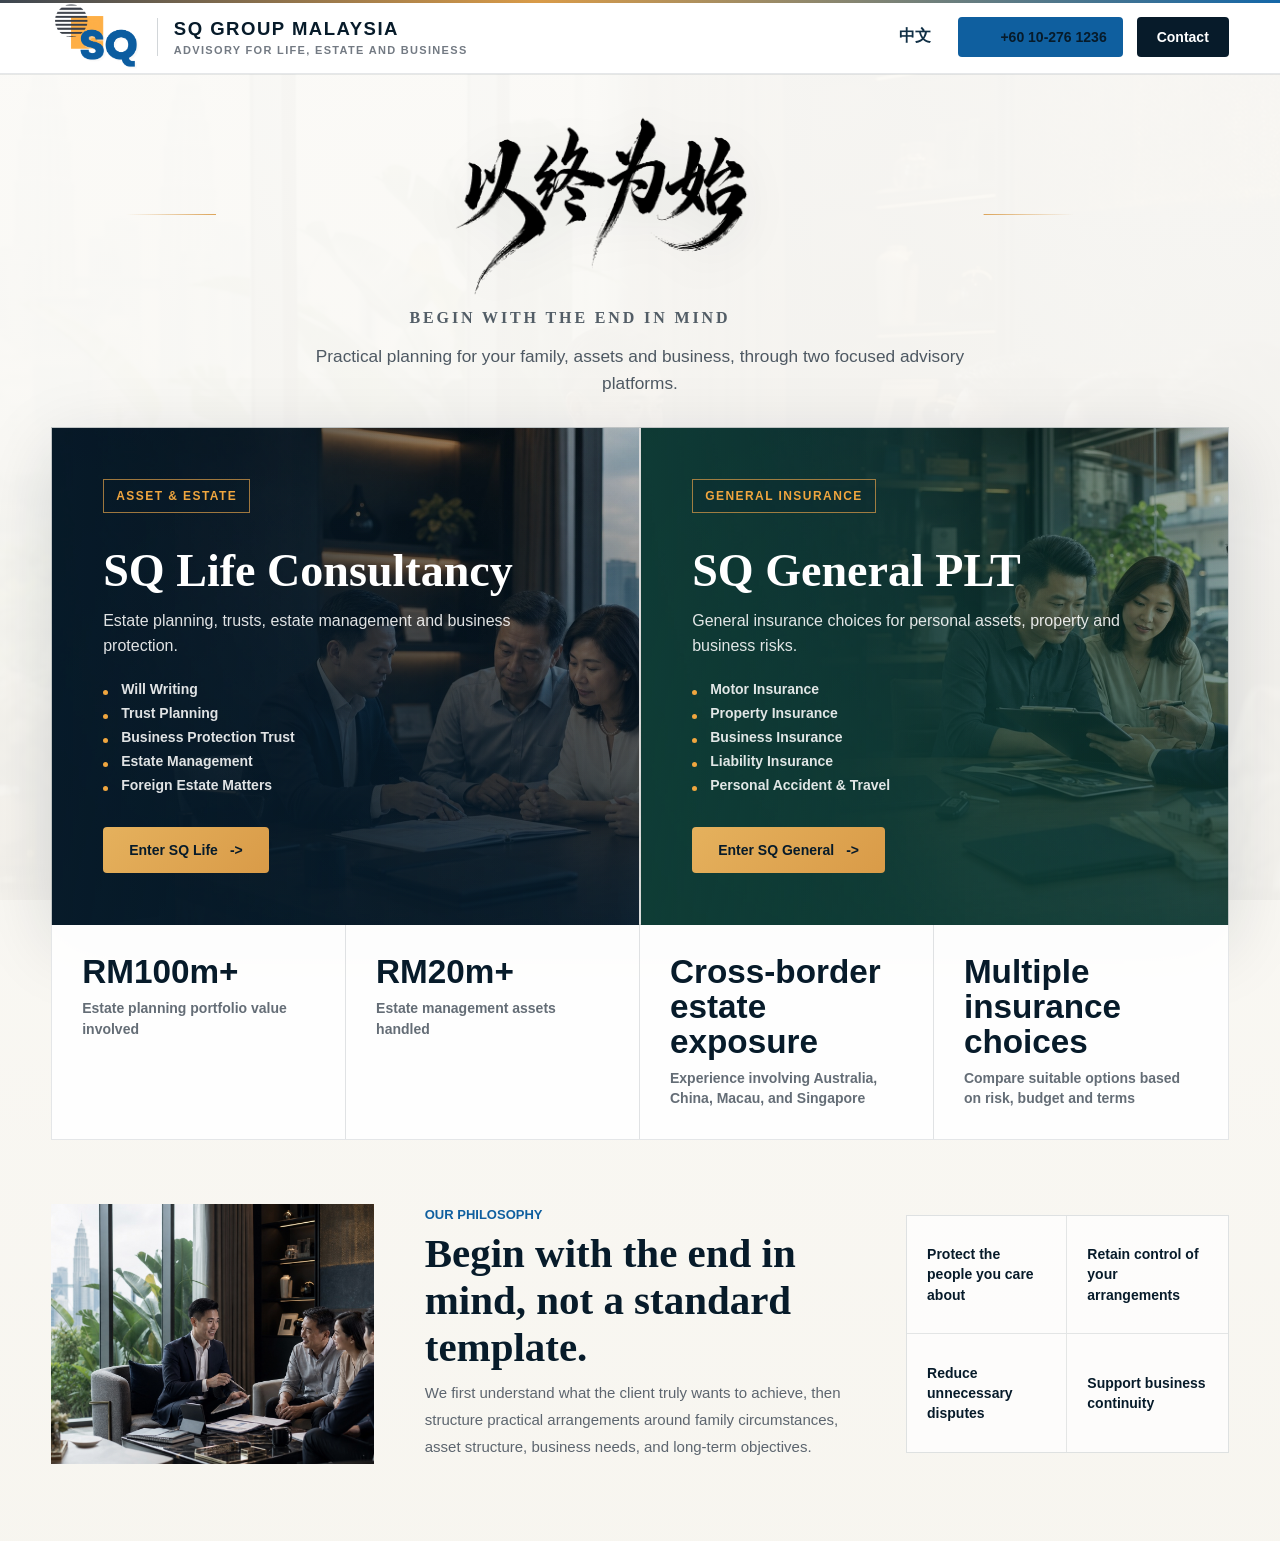
==== commit 933f371c: "Add files via upload" ====
--- a/index.html
+++ b/index.html
@@ -10,6 +10,10 @@
     />
     <meta name="robots" content="index,follow" />
     <meta name="theme-color" content="#0b2d44" />
+    <link rel="icon" href="/favicon.ico" sizes="any" />
+    <link rel="icon" type="image/png" sizes="32x32" href="/assets/favicon-32x32.png" />
+    <link rel="apple-touch-icon" href="/assets/apple-touch-icon.png" />
+    <link rel="manifest" href="/site.webmanifest" />
     <link rel="canonical" href="https://www.sqgroup.com.my/" />
     <link rel="alternate" hreflang="en-MY" href="https://www.sqgroup.com.my/" />
     <link rel="alternate" hreflang="zh-MY" href="https://www.sqgroup.com.my/zh" />
@@ -62,65 +66,104 @@
       }
     </script>
   </head>
-  <body class="gateway-page professional-gateway">
-    <header class="brand-switch">
-      <a class="brand-tab" href="/legacy">
+  <body class="gateway-page professional-gateway executive-home">
+    <header class="brand-switch gateway-header">
+      <a class="gateway-lockup" href="/" aria-label="SQ Group Malaysia">
         <img src="assets/sq-logo-official.png" alt="SQ logo" />
-        <span>SQ Life Consultancy</span>
+        <span>
+          <strong>SQ Group Malaysia</strong>
+          <small data-zh="资产传承与风险保障顾问平台" data-en="Advisory for life, estate and business">Advisory for life, estate and business</small>
+        </span>
       </a>
-      <a class="brand-tab" href="/gi">
-        <img src="assets/sq-logo-official.png" alt="" />
-        <span>SQ General PLT</span>
-      </a>
-      <button class="language-switch" type="button" data-lang-toggle>中文</button>
+      <div class="gateway-actions" aria-label="SQ contact actions">
+        <button class="language-switch" type="button" data-lang-toggle>中文</button>
+        <a class="header-whatsapp" href="https://wa.me/60102761236" target="_blank" rel="noreferrer">+60 10-276 1236</a>
+        <a class="header-contact" href="mailto:general@sqgroup.com.my" data-zh="联系" data-en="Contact">Contact</a>
+      </div>
     </header>
 
     <main class="gateway">
-      <section class="gateway-hero">
-        <img class="gateway-logo" src="assets/sq-logo-official.png" alt="SQ logo" />
-        <p class="eyebrow" data-zh="SQ Advisory Group" data-en="SQ Advisory Group">SQ Advisory Group</p>
-        <h1
-          data-zh="以终为始，守护真正重要的安排。"
-          data-en="Plan with the end in mind. Protect what matters most."
-        >Plan with the end in mind. Protect what matters most.</h1>
+      <section class="gateway-hero executive-hero">
+        <h1 class="gateway-calligraphy" lang="zh-CN">
+          <img src="assets/yi-zhong-wei-shi-calligraphy-transparent.png" alt="以终为始" />
+          <span>以终为始</span>
+        </h1>
+        <p class="gateway-translation" data-zh="Begin with the end in mind" data-en="Begin with the end in mind">Begin with the end in mind</p>
         <p
-          data-zh="一个 SQ 平台，两条专业服务线：资产传承与一般保险风险保障。"
-          data-en="One SQ platform, two professional service lines: legacy planning and general insurance protection."
-        >One SQ platform, two professional service lines: legacy planning and general insurance protection.</p>
+          data-zh="SQ Group Malaysia 结合资产传承、遗产管理、信托规划及综合杂险保障，协助个人、家庭及企业把重要安排预先整理清楚。"
+          data-en="Practical planning for your family, assets and business, through two focused advisory platforms."
+        >Practical planning for your family, assets and business, through two focused advisory platforms.</p>
       </section>
 
       <section class="gateway-grid" aria-label="Choose SQ service">
         <a class="gateway-card life-card" href="/legacy">
-          <span data-zh="资产与遗产" data-en="Asset & Estate">Asset & Estate</span>
+          <span data-zh="资产与传承规划" data-en="Asset & Estate">Asset & Estate</span>
           <h2>SQ Life Consultancy</h2>
           <p
-            data-zh="遗嘱、信托、商业保障信托、遗产管理与跨境遗产事务。"
-            data-en="Will, trust, business protection trust, estate management, and foreign estate matters."
-          >Will, trust, business protection trust, estate management, and foreign estate matters.</p>
-          <strong data-zh="进入 SQ Life" data-en="Enter SQ Life">Enter SQ Life</strong>
+            data-zh="遗嘱、信托、业务保障信托、遗产管理及海外遗产事项。"
+            data-en="Estate planning, trusts, estate management and business protection."
+          >Estate planning, trusts, estate management and business protection.</p>
+          <ul>
+            <li data-zh="遗嘱规划" data-en="Will Writing">Will Writing</li>
+            <li data-zh="信托规划" data-en="Trust Planning">Trust Planning</li>
+            <li data-zh="业务保障信托" data-en="Business Protection Trust">Business Protection Trust</li>
+            <li data-zh="遗产管理" data-en="Estate Management">Estate Management</li>
+            <li data-zh="海外遗产事项" data-en="Foreign Estate Matters">Foreign Estate Matters</li>
+          </ul>
+          <strong data-zh="进入 SQ Life Consultancy" data-en="Enter SQ Life">Enter SQ Life</strong>
         </a>
 
         <a class="gateway-card general-card" href="/gi">
-          <span data-zh="一般保险" data-en="General Insurance">General Insurance</span>
+          <span data-zh="综合杂险保障" data-en="General Insurance">General Insurance</span>
           <h2>SQ General PLT</h2>
           <p
-            data-zh="汽车、产业、商业、责任、个人意外、旅游与其他一般保险选择。"
-            data-en="Motor, property, business, liability, personal accident, travel, and other general insurance choices."
-          >Motor, property, business, liability, personal accident, travel, and other general insurance choices.</p>
+            data-zh="车险、产业、商业、责任、个人意外、旅游及其他杂险选择。"
+            data-en="General insurance choices for personal assets, property and business risks."
+          >General insurance choices for personal assets, property and business risks.</p>
+          <ul>
+            <li data-zh="车险" data-en="Motor Insurance">Motor Insurance</li>
+            <li data-zh="产业与火险" data-en="Property Insurance">Property Insurance</li>
+            <li data-zh="商业保险" data-en="Business Insurance">Business Insurance</li>
+            <li data-zh="责任保险" data-en="Liability Insurance">Liability Insurance</li>
+            <li data-zh="个人意外与旅游" data-en="Personal Accident & Travel">Personal Accident & Travel</li>
+          </ul>
           <strong data-zh="进入 SQ General" data-en="Enter SQ General">Enter SQ General</strong>
         </a>
       </section>
 
+      <section class="gateway-metrics" aria-label="SQ experience highlights">
+        <div>
+          <strong data-zh="RM1亿+" data-en="RM100m+">RM100m+</strong>
+          <span data-zh="曾参与规划的资产组合估值" data-en="Estate planning portfolio value involved">Estate planning portfolio value involved</span>
+        </div>
+        <div>
+          <strong data-zh="RM2千万+" data-en="RM20m+">RM20m+</strong>
+          <span data-zh="曾处理的遗产管理及资产解冻事项" data-en="Estate management assets handled">Estate management assets handled</span>
+        </div>
+        <div>
+          <strong data-zh="跨境经验" data-en="Cross-border estate exposure">Cross-border estate exposure</strong>
+          <span data-zh="涉及澳洲、中国、澳门及新加坡等事项" data-en="Experience involving Australia, China, Macau, and Singapore">Experience involving Australia, China, Macau, and Singapore</span>
+        </div>
+        <div>
+          <strong data-zh="多项杂险选择" data-en="Multiple insurance choices">Multiple insurance choices</strong>
+          <span data-zh="根据实际风险、预算及条款协助比较" data-en="Compare suitable options based on risk, budget and terms">Compare suitable options based on risk, budget and terms</span>
+        </div>
+      </section>
+
       <section class="gateway-profile">
+        <figure class="profile-image reveal">
+          <img src="assets/hero-group-malaysia.jpg" alt="Malaysian advisory meeting" />
+        </figure>
         <div class="profile-copy reveal">
           <p class="eyebrow" data-zh="我们的理念" data-en="Our Philosophy">Our Philosophy</p>
-          <h2 data-zh="以终为始，不用模板套进每一个家庭或企业。" data-en="Begin with the end in mind, not a standard template.">Begin with the end in mind, not a standard template.</h2>
-          <p data-zh="我们先理解客户真正希望达成的结果，再根据家庭关系、资产结构、企业需要与长期目标设计可执行的安排。" data-en="We first understand what the client truly wants to achieve, then structure practical arrangements around family circumstances, asset structure, business needs, and long-term objectives.">We first understand what the client truly wants to achieve, then structure practical arrangements around family circumstances, asset structure, business needs, and long-term objectives.</p>
+          <h2 data-zh="以终为始，不从模板开始。" data-en="Begin with the end in mind, not a standard template.">Begin with the end in mind, not a standard template.</h2>
+          <p data-zh="每个家庭、每项资产及每门生意背后的情况都不同。我们会先了解客户真正想保障的人、希望保留的控制权、资产结构及长期目标，再协助整理较实际、可执行的规划方向来达到客户想要的结果。" data-en="We first understand what the client truly wants to achieve, then structure practical arrangements around family circumstances, asset structure, business needs, and long-term objectives.">We first understand what the client truly wants to achieve, then structure practical arrangements around family circumstances, asset structure, business needs, and long-term objectives.</p>
         </div>
-        <div class="profile-stats reveal" aria-label="SQ experience highlights">
-          <div><strong>RM100m+</strong><span data-zh="参与规划的遗产规划组合估值" data-en="Estate planning portfolio value involved">Estate planning portfolio value involved</span></div>
-          <div><strong>RM20m+</strong><span data-zh="处理过的遗产管理资产" data-en="Estate management assets handled">Estate management assets handled</span></div>
-          <div><strong data-zh="4个地区" data-en="4 jurisdictions">4 jurisdictions</strong><span data-zh="澳洲、中国、澳门与新加坡相关经验" data-en="Experience involving Australia, China, Macau, and Singapore">Experience involving Australia, China, Macau, and Singapore</span></div>
+        <div class="profile-principles reveal" aria-label="SQ planning principles">
+          <div><strong data-zh="保障想照顾的人" data-en="Protect the people you care about">Protect the people you care about</strong></div>
+          <div><strong data-zh="保留资产安排控制权" data-en="Retain control of your arrangements">Retain control of your arrangements</strong></div>
+          <div><strong data-zh="减少不必要争议" data-en="Reduce unnecessary disputes">Reduce unnecessary disputes</strong></div>
+          <div><strong data-zh="让企业承接更清楚" data-en="Support business continuity">Support business continuity</strong></div>
         </div>
       </section>
     </main>
--- a/styles.css
+++ b/styles.css
@@ -1213,15 +1213,27 @@
 }
 
 input,
-select {
+select,
+textarea {
   width: 100%;
-  min-height: 48px;
   border: 1px solid var(--line);
   border-radius: 4px;
-  padding: 0 12px;
   color: var(--ink);
   background: var(--mist);
   font: inherit;
+}
+
+input,
+select {
+  min-height: 48px;
+  padding: 0 12px;
+}
+
+textarea {
+  min-height: 138px;
+  resize: vertical;
+  padding: 14px 12px;
+  line-height: 1.58;
 }
 
 .site-footer {
@@ -1757,6 +1769,97 @@
   color: var(--executive);
 }
 
+.professional-page .page-header {
+  grid-template-columns: minmax(260px, 0.85fr) auto auto;
+  gap: clamp(14px, 2.2vw, 28px);
+  align-items: center;
+  padding: 0 clamp(18px, 4vw, 58px);
+}
+
+.professional-page .page-header .gateway-lockup {
+  justify-self: start;
+}
+
+.page-branch-nav {
+  display: inline-grid;
+  grid-template-columns: repeat(2, minmax(0, 1fr));
+  min-width: min(460px, 36vw);
+  border: 1px solid rgba(7, 27, 42, 0.12);
+  border-radius: 4px;
+  background: rgba(248, 246, 241, 0.82);
+  overflow: hidden;
+}
+
+.professional-page .page-branch-nav .brand-tab {
+  min-height: 42px;
+  padding: 8px 14px;
+  border-right: 1px solid rgba(7, 27, 42, 0.1);
+  justify-content: center;
+  font-size: 13px;
+  white-space: nowrap;
+}
+
+.professional-page .page-branch-nav .brand-tab:last-child {
+  border-right: 0;
+}
+
+.professional-page .page-branch-nav .brand-tab.active {
+  color: var(--white);
+  background: var(--executive-deep);
+}
+
+.professional-page .page-branch-nav .brand-tab.active::after {
+  height: 3px;
+}
+
+.professional-page .page-header .gateway-actions {
+  justify-self: end;
+}
+
+.professional-page .page-header .header-contact {
+  background: var(--executive-deep);
+}
+
+.legacy-slogan-mark {
+  display: inline-grid;
+  grid-template-columns: minmax(160px, 260px) minmax(0, 260px);
+  gap: 16px;
+  align-items: center;
+  max-width: min(100%, 560px);
+  margin: clamp(20px, 3vw, 30px) 0 0;
+  padding: 12px 16px 12px 12px;
+  border: 1px solid rgba(217, 155, 72, 0.32);
+  border-radius: 4px;
+  color: rgba(255, 255, 255, 0.82);
+  background: rgba(7, 27, 42, 0.34);
+  backdrop-filter: blur(10px);
+}
+
+.legacy-slogan-mark img {
+  display: block;
+  width: 100%;
+  height: auto;
+  max-height: 66px;
+  object-fit: contain;
+  filter: invert(1) drop-shadow(0 8px 20px rgba(0, 0, 0, 0.22));
+}
+
+.legacy-slogan-mark span {
+  font-size: 13px;
+  font-weight: 800;
+  line-height: 1.5;
+}
+
+.legacy-slogan-mark.compact {
+  grid-template-columns: minmax(128px, 190px) minmax(0, 320px);
+  margin-top: 24px;
+  background: rgba(7, 27, 42, 0.42);
+}
+
+.legacy-slogan-mark.compact img {
+  max-height: 48px;
+}
+
 .advisor-hero {
   position: relative;
   display: grid;
@@ -2056,6 +2159,598 @@
   background: rgba(255, 255, 255, 0.72);
 }
 
+/* Advisory-grade motion and contact refinement */
+.professional-page,
+.professional-gateway {
+  --motion-ease: cubic-bezier(0.22, 1, 0.36, 1);
+  --motion-swift: cubic-bezier(0.2, 0.8, 0.2, 1);
+}
+
+.professional-page .advisor-hero::before,
+.professional-gateway .gateway-card::after,
+.detail-hero::before {
+  will-change: transform;
+}
+
+.professional-page .advisor-hero-copy,
+.professional-page .advisor-hero-card,
+.professional-gateway .gateway-hero,
+.professional-gateway .gateway-card,
+.professional-gateway .gateway-profile {
+  animation: sqRiseSoft 860ms var(--motion-ease) both;
+}
+
+.professional-page .advisor-hero-card,
+.professional-gateway .gateway-card:nth-child(2),
+.professional-gateway .gateway-profile {
+  animation-delay: 120ms;
+}
+
+.professional-page .advisor-hero-card {
+  transition: transform 520ms var(--motion-ease), border-color 520ms ease, background 520ms ease, box-shadow 520ms ease;
+}
+
+.professional-page .advisor-hero-card:hover {
+  border-color: rgba(217, 155, 72, 0.46);
+  background:
+    linear-gradient(180deg, rgba(255, 255, 255, 0.2), rgba(255, 255, 255, 0.09)),
+    rgba(7, 27, 42, 0.58);
+  box-shadow: 0 34px 90px rgba(0, 0, 0, 0.26);
+  transform: translateY(-5px);
+}
+
+.professional-page .button,
+.professional-gateway .button,
+.contact-methods a,
+.floating-whatsapp {
+  transition: transform 260ms var(--motion-swift), box-shadow 260ms ease, border-color 260ms ease, background 260ms ease, color 260ms ease;
+}
+
+.professional-page .button:hover,
+.professional-gateway .button:hover,
+.contact-methods a:hover {
+  transform: translateY(-3px);
+}
+
+.floating-whatsapp {
+  isolation: isolate;
+  animation: sqContactPulse 3.8s ease-in-out infinite;
+}
+
+.floating-whatsapp::before {
+  position: absolute;
+  inset: -4px;
+  z-index: -1;
+  border-radius: inherit;
+  content: "";
+  background: rgba(31, 141, 77, 0.28);
+  transform: scale(0.9);
+  opacity: 0;
+  animation: sqContactRing 3.8s ease-in-out infinite;
+}
+
+.scenario-card,
+.cover-card,
+.directory-card,
+.context-point,
+.method-item,
+.detail-panel {
+  transition: transform 360ms var(--motion-ease), border-color 360ms ease, box-shadow 360ms ease, background 360ms ease;
+}
+
+.scenario-card:hover,
+.cover-card:hover,
+.directory-card:hover,
+.context-point:hover,
+.detail-panel:hover {
+  transform: translateY(-5px);
+}
+
+.method-item:hover {
+  background: rgba(255, 255, 255, 0.12);
+  transform: translateX(4px);
+}
+
+.professional-contact {
+  position: relative;
+  overflow: hidden;
+  grid-template-columns: minmax(300px, 0.86fr) minmax(360px, 0.72fr);
+  align-items: stretch;
+  border-top: 1px solid rgba(7, 27, 42, 0.08);
+  border-bottom: 1px solid rgba(7, 27, 42, 0.08);
+  background:
+    linear-gradient(115deg, rgba(248, 246, 241, 0.98), rgba(248, 246, 241, 0.92) 47%, rgba(223, 232, 226, 0.86)),
+    linear-gradient(90deg, rgba(7, 27, 42, 0.04) 1px, transparent 1px),
+    url("assets/hero-group-malaysia.jpg") center / cover;
+  background-size: auto, 88px 88px, cover;
+}
+
+.professional-contact::before {
+  position: absolute;
+  top: 0;
+  right: clamp(18px, 5vw, 72px);
+  left: clamp(18px, 5vw, 72px);
+  height: 1px;
+  content: "";
+  background: linear-gradient(90deg, transparent, rgba(217, 155, 72, 0.82), rgba(20, 103, 168, 0.58), transparent);
+}
+
+.professional-contact .contact-copy {
+  position: relative;
+  display: flex;
+  flex-direction: column;
+  min-height: 100%;
+  padding: clamp(4px, 1vw, 10px) 0;
+}
+
+.contact-lede {
+  max-width: 660px;
+  margin: 18px 0 0;
+  color: rgba(75, 85, 96, 0.94);
+  font-size: clamp(16px, 1.45vw, 18px);
+  line-height: 1.78;
+}
+
+.contact-assurance {
+  display: grid;
+  grid-template-columns: repeat(2, minmax(0, 1fr));
+  gap: 12px;
+  margin-top: clamp(22px, 3vw, 34px);
+}
+
+.contact-assurance article {
+  position: relative;
+  overflow: hidden;
+  min-height: 168px;
+  padding: 22px 22px 20px;
+  border: 1px solid rgba(7, 27, 42, 0.1);
+  border-radius: 6px;
+  background: rgba(255, 255, 255, 0.72);
+  box-shadow: 0 1px 0 rgba(7, 27, 42, 0.03);
+  transition: transform 340ms var(--motion-ease), box-shadow 340ms ease, border-color 340ms ease, background 340ms ease;
+}
+
+.contact-assurance article::before {
+  position: absolute;
+  top: 0;
+  bottom: 0;
+  left: 0;
+  width: 4px;
+  content: "";
+  background: linear-gradient(180deg, var(--copper), #1467a8);
+}
+
+.contact-assurance article:hover {
+  border-color: rgba(217, 155, 72, 0.38);
+  background: rgba(255, 255, 255, 0.92);
+  box-shadow: 0 20px 42px rgba(7, 27, 42, 0.09);
+  transform: translateY(-4px);
+}
+
+.contact-assurance span {
+  color: var(--copper);
+  font-size: 12px;
+  font-weight: 900;
+}
+
+.contact-assurance strong {
+  display: block;
+  margin-top: 18px;
+  color: var(--executive);
+  font-size: 20px;
+  line-height: 1.2;
+}
+
+.contact-assurance p {
+  margin: 10px 0 0;
+  color: var(--charcoal);
+  line-height: 1.62;
+}
+
+.professional-contact .contact-methods {
+  margin-top: auto;
+  padding-top: clamp(22px, 3vw, 34px);
+}
+
+.professional-contact .contact-methods a {
+  border-color: rgba(7, 27, 42, 0.12);
+  background: rgba(255, 255, 255, 0.82);
+  box-shadow: 0 10px 26px rgba(7, 27, 42, 0.06);
+}
+
+.professional-contact .contact-methods a:hover {
+  color: var(--white);
+  border-color: rgba(20, 103, 168, 0.42);
+  background: #1467a8;
+  box-shadow: 0 18px 36px rgba(20, 103, 168, 0.18);
+}
+
+.professional-contact address {
+  color: rgba(75, 85, 96, 0.88);
+  line-height: 1.68;
+}
+
+.professional-contact .contact-form {
+  position: relative;
+  gap: 18px;
+  align-self: stretch;
+  padding: clamp(24px, 3.2vw, 36px);
+  border: 1px solid rgba(7, 27, 42, 0.1);
+  border-radius: 8px;
+  background:
+    linear-gradient(180deg, rgba(255, 255, 255, 0.98), rgba(255, 255, 255, 0.9)),
+    var(--white);
+  box-shadow: 0 28px 80px rgba(7, 27, 42, 0.14);
+  backdrop-filter: blur(16px);
+}
+
+.professional-contact .contact-form::before {
+  position: absolute;
+  inset: 0 0 auto;
+  height: 5px;
+  border-radius: 8px 8px 0 0;
+  content: "";
+  background: linear-gradient(90deg, var(--copper), #1467a8);
+}
+
+.form-header {
+  padding-bottom: 4px;
+}
+
+.form-header span {
+  color: var(--copper);
+  font-size: 12px;
+  font-weight: 900;
+  text-transform: uppercase;
+}
+
+.form-header h3 {
+  margin: 12px 0 8px;
+  color: var(--executive-deep);
+  font-size: clamp(25px, 2.3vw, 34px);
+  line-height: 1.12;
+}
+
+.form-header p,
+.form-note {
+  margin: 0;
+  color: rgba(75, 85, 96, 0.86);
+  line-height: 1.62;
+}
+
+.form-grid {
+  display: grid;
+  grid-template-columns: repeat(2, minmax(0, 1fr));
+  gap: 14px;
+}
+
+.professional-contact label {
+  gap: 9px;
+  color: var(--executive);
+  font-size: 14px;
+}
+
+.professional-contact input,
+.professional-contact select,
+.professional-contact textarea {
+  border-color: rgba(7, 27, 42, 0.13);
+  border-radius: 6px;
+  background: rgba(238, 243, 246, 0.72);
+  transition: border-color 220ms ease, background 220ms ease, box-shadow 220ms ease, transform 220ms ease;
+}
+
+.professional-contact input:hover,
+.professional-contact select:hover,
+.professional-contact textarea:hover {
+  background: rgba(238, 243, 246, 0.92);
+  border-color: rgba(20, 103, 168, 0.28);
+}
+
+.professional-contact input:focus,
+.professional-contact select:focus,
+.professional-contact textarea:focus {
+  background: var(--white);
+  border-color: rgba(20, 103, 168, 0.62);
+  box-shadow: 0 0 0 4px rgba(20, 103, 168, 0.1);
+  outline: none;
+  transform: translateY(-1px);
+}
+
+.professional-contact .button.primary {
+  min-height: 52px;
+  justify-self: stretch;
+  margin-top: 2px;
+  background: linear-gradient(135deg, #0b2d44, #1467a8);
+  box-shadow: 0 20px 42px rgba(20, 103, 168, 0.22);
+}
+
+.professional-contact .button.primary:hover {
+  background: linear-gradient(135deg, #082236, #0f5f9f);
+  box-shadow: 0 26px 54px rgba(20, 103, 168, 0.28);
+}
+
+/* Lighter contact panel revision */
+.professional-contact {
+  max-width: none;
+  margin: 0;
+  padding-right: clamp(18px, 5vw, 72px);
+  padding-left: clamp(18px, 5vw, 72px);
+}
+
+.professional-contact > * {
+  position: relative;
+  z-index: 1;
+}
+
+.professional-contact::after {
+  position: absolute;
+  top: 0;
+  right: 0;
+  bottom: 0;
+  width: min(46vw, 880px);
+  content: "";
+  background:
+    radial-gradient(circle at 72% 36%, rgba(20, 103, 168, 0.1), transparent 34%),
+    linear-gradient(90deg, rgba(248, 246, 241, 0) 0%, rgba(248, 246, 241, 0.34) 24%, rgba(248, 246, 241, 0.72) 68%, rgba(248, 246, 241, 0.94) 100%);
+  opacity: 1;
+  pointer-events: none;
+}
+
+.professional-contact::before {
+  height: 0;
+  background: none;
+}
+
+/* Lighter contact panel revision */
+.professional-contact {
+  grid-template-columns: minmax(300px, 0.82fr) minmax(340px, 0.7fr);
+  gap: clamp(22px, 4vw, 56px);
+  align-items: center;
+  padding-top: clamp(42px, 6vw, 72px);
+  padding-bottom: clamp(44px, 6vw, 76px);
+  background:
+    radial-gradient(circle at 74% 46%, rgba(20, 103, 168, 0.09), transparent 30%),
+    linear-gradient(105deg, rgba(248, 246, 241, 0.99) 0%, rgba(248, 246, 241, 0.96) 42%, rgba(248, 246, 241, 0.72) 72%, rgba(248, 246, 241, 0.92) 100%),
+    url("assets/hero-group-malaysia.jpg") center right / cover;
+}
+
+.professional-contact .contact-copy {
+  min-height: auto;
+}
+
+.professional-contact h2 {
+  max-width: 620px;
+  font-size: clamp(30px, 3.4vw, 44px);
+}
+
+.contact-lede {
+  max-width: 580px;
+  margin-top: 14px;
+  font-size: clamp(15px, 1.24vw, 17px);
+  line-height: 1.68;
+}
+
+.professional-contact .contact-methods {
+  margin: 26px 0 14px;
+  padding-top: 0;
+  gap: 8px;
+}
+
+.professional-contact .contact-methods a {
+  min-height: 34px;
+  gap: 7px;
+  padding: 7px 10px 7px 8px;
+  border-color: rgba(7, 27, 42, 0.1);
+  border-radius: 999px;
+  color: rgba(7, 27, 42, 0.78);
+  background: rgba(255, 255, 255, 0.5);
+  box-shadow: none;
+  font-size: 13px;
+  font-weight: 800;
+  line-height: 1;
+}
+
+.professional-contact .contact-methods a::before {
+  display: inline-grid;
+  place-items: center;
+  width: 22px;
+  height: 22px;
+  border-radius: 999px;
+  color: var(--white);
+  background: rgba(20, 103, 168, 0.92);
+  font-size: 11px;
+  line-height: 1;
+  flex: 0 0 auto;
+}
+
+.professional-contact .contact-methods a[href^="tel:"]::before {
+  content: "";
+  background-color: rgba(20, 103, 168, 0.92);
+  background-image: url("data:image/svg+xml,%3Csvg width='16' height='16' viewBox='0 0 24 24' fill='none' xmlns='http://www.w3.org/2000/svg'%3E%3Cpath d='M6.62 10.79c1.44 2.83 3.76 5.14 6.59 6.59l2.2-2.2c.27-.27.67-.36 1.02-.24 1.12.37 2.33.57 3.57.57.55 0 1 .45 1 1V20c0 .55-.45 1-1 1C10.61 21 3 13.39 3 4c0-.55.45-1 1-1h3.5c.55 0 1 .45 1 1 0 1.24.2 2.45.57 3.57.11.35.03.74-.25 1.02l-2.2 2.2Z' fill='white'/%3E%3C/svg%3E");
+  background-position: center;
+  background-repeat: no-repeat;
+  background-size: 14px 14px;
+}
+
+.professional-contact .contact-methods a[href*="wa.me"]::before {
+  content: "";
+  background-color: transparent;
+  background-image: url("https://favicon.im/whatsapp.com");
+  background-position: center;
+  background-repeat: no-repeat;
+  background-size: 22px 22px;
+}
+
+.professional-contact .contact-methods a[href^="mailto:"]::before {
+  content: "@";
+  background: var(--copper);
+}
+
+.professional-contact .contact-methods a:hover {
+  color: var(--executive-deep);
+  border-color: rgba(20, 103, 168, 0.2);
+  background: rgba(255, 255, 255, 0.9);
+  box-shadow: 0 10px 24px rgba(7, 27, 42, 0.08);
+  transform: translateY(-2px);
+}
+
+.professional-contact address {
+  max-width: 540px;
+  font-size: 14px;
+}
+
+.professional-contact .contact-form {
+  gap: 14px;
+  align-self: center;
+  padding: clamp(22px, 2.4vw, 30px);
+  box-shadow: 0 18px 48px rgba(7, 27, 42, 0.1);
+}
+
+.form-header h3 {
+  margin: 10px 0 0;
+  font-size: clamp(23px, 2vw, 30px);
+}
+
+.form-header p {
+  display: none;
+}
+
+.professional-contact label {
+  gap: 7px;
+}
+
+.professional-contact input,
+.professional-contact select {
+  min-height: 46px;
+}
+
+.professional-contact textarea {
+  min-height: 108px;
+}
+
+.form-note {
+  font-size: 13px;
+  line-height: 1.52;
+}
+
+.professional-contact .button.primary {
+  min-height: 48px;
+  box-shadow: 0 14px 32px rgba(20, 103, 168, 0.18);
+}
+
+.reveal {
+  transform: translateY(28px);
+  transition:
+    opacity 760ms var(--motion-ease, cubic-bezier(0.22, 1, 0.36, 1)),
+    transform 760ms var(--motion-ease, cubic-bezier(0.22, 1, 0.36, 1));
+  transition-delay: calc(var(--reveal-index, 0) * 70ms);
+}
+
+.reveal.is-visible {
+  transform: translateY(0);
+}
+
+@keyframes sqRiseSoft {
+  from {
+    opacity: 0;
+    transform: translateY(22px) scale(0.985);
+  }
+
+  to {
+    opacity: 1;
+    transform: translateY(0) scale(1);
+  }
+}
+
+@keyframes sqContactPulse {
+  0%,
+  100% {
+    transform: translateY(0);
+    box-shadow: 0 18px 36px rgba(0, 0, 0, 0.2);
+  }
+
+  50% {
+    transform: translateY(-3px);
+    box-shadow: 0 24px 42px rgba(31, 141, 77, 0.28);
+  }
+}
+
+@keyframes sqContactRing {
+  0%,
+  62%,
+  100% {
+    opacity: 0;
+    transform: scale(0.9);
+  }
+
+  18% {
+    opacity: 1;
+    transform: scale(1.06);
+  }
+}
+
+@media (max-width: 980px) {
+  .professional-contact {
+    grid-template-columns: 1fr;
+  }
+
+  .professional-contact .contact-methods {
+    margin-top: 24px;
+    padding-top: 0;
+  }
+}
+
+@media (max-width: 640px) {
+  .professional-contact {
+    gap: 22px;
+  }
+
+  .contact-assurance,
+  .form-grid {
+    grid-template-columns: 1fr;
+  }
+
+  .contact-assurance article {
+    min-height: auto;
+  }
+
+  .professional-contact .contact-form {
+    padding: 24px 18px;
+  }
+
+  .form-header h3 {
+    font-size: 25px;
+  }
+}
+
+@media (prefers-reduced-motion: reduce) {
+  .professional-page .advisor-hero-copy,
+  .professional-page .advisor-hero-card,
+  .professional-gateway .gateway-hero,
+  .professional-gateway .gateway-card,
+  .professional-gateway .gateway-profile,
+  .floating-whatsapp,
+  .floating-whatsapp::before {
+    animation: none !important;
+  }
+
+  .reveal,
+  .professional-page .button,
+  .professional-gateway .button,
+  .contact-methods a,
+  .scenario-card,
+  .cover-card,
+  .directory-card,
+  .context-point,
+  .method-item,
+  .detail-panel,
+  .professional-contact input,
+  .professional-contact select,
+  .professional-contact textarea {
+    transition: none !important;
+  }
+}
+
 .professional-gateway {
   background:
     linear-gradient(90deg, rgba(248, 246, 241, 0.98), rgba(248, 246, 241, 0.76)),
@@ -2924,3 +3619,589 @@
     grid-template-columns: 1fr;
   }
 }
+
+/* Executive split-gateway homepage */
+.executive-home {
+  background:
+    linear-gradient(180deg, rgba(251, 250, 247, 0.98), rgba(247, 245, 239, 0.96)),
+    url("assets/hero-group-malaysia.jpg") center top / cover fixed;
+}
+
+.executive-home .gateway-header {
+  grid-template-columns: minmax(0, 1fr) auto;
+  min-height: 74px;
+  padding: 0 clamp(18px, 4vw, 58px);
+  background: rgba(255, 255, 255, 0.96);
+  box-shadow: 0 1px 0 rgba(7, 27, 42, 0.08);
+}
+
+.executive-home .gateway-header::before {
+  height: 3px;
+}
+
+.gateway-lockup {
+  display: flex;
+  align-items: center;
+  gap: 16px;
+  min-width: 0;
+  color: var(--executive-deep);
+}
+
+.gateway-lockup img {
+  width: clamp(70px, 7vw, 96px);
+  height: clamp(52px, 5.4vw, 72px);
+  object-fit: contain;
+}
+
+.gateway-lockup span {
+  display: grid;
+  gap: 4px;
+  min-width: 0;
+  padding-left: 16px;
+  border-left: 1px solid rgba(7, 27, 42, 0.18);
+}
+
+.gateway-lockup strong {
+  color: var(--executive-deep);
+  font-size: clamp(15px, 1.45vw, 20px);
+  letter-spacing: 0.08em;
+  text-transform: uppercase;
+}
+
+.gateway-lockup small {
+  color: rgba(75, 85, 96, 0.78);
+  font-size: 11px;
+  font-weight: 800;
+  letter-spacing: 0.12em;
+  text-transform: uppercase;
+}
+
+.gateway-actions {
+  display: flex;
+  align-items: center;
+  gap: 14px;
+  color: var(--executive-deep);
+  font-weight: 900;
+}
+
+.gateway-actions .language-switch {
+  min-height: 34px;
+  margin: 0;
+  padding: 0 12px;
+  border-color: transparent;
+  background: transparent;
+}
+
+.header-whatsapp,
+.header-contact {
+  display: inline-flex;
+  align-items: center;
+  justify-content: center;
+  min-height: 40px;
+  border-radius: 4px;
+  font-size: 14px;
+  line-height: 1;
+}
+
+.header-whatsapp {
+  gap: 8px;
+  color: var(--executive-deep);
+}
+
+.header-whatsapp::before {
+  width: 18px;
+  height: 18px;
+  content: "";
+  background: url("https://favicon.im/whatsapp.com") center / contain no-repeat;
+}
+
+.header-contact {
+  padding: 0 20px;
+  color: var(--white);
+  background: var(--executive-deep);
+}
+
+.executive-home .gateway {
+  display: block;
+  width: 100%;
+  min-height: calc(100vh - 74px);
+  padding: clamp(20px, 3.2vw, 38px) clamp(16px, 4vw, 54px) clamp(42px, 6vw, 84px);
+}
+
+.executive-home .executive-hero {
+  display: block;
+  max-width: 980px;
+  margin: 0 auto clamp(18px, 2.6vw, 30px);
+  padding: 0;
+  text-align: center;
+}
+
+.executive-home .gateway-calligraphy {
+  position: relative;
+  display: flex;
+  align-items: center;
+  justify-content: center;
+  margin: 0;
+  line-height: 1;
+}
+
+.executive-home .gateway-calligraphy::before,
+.executive-home .gateway-calligraphy::after {
+  position: absolute;
+  top: 54%;
+  width: clamp(42px, 7vw, 96px);
+  height: 1px;
+  content: "";
+  background: linear-gradient(90deg, transparent, rgba(217, 155, 72, 0.9));
+}
+
+.executive-home .gateway-calligraphy::before {
+  right: calc(50% + clamp(260px, 30vw, 455px));
+}
+
+.executive-home .gateway-calligraphy::after {
+  left: calc(50% + clamp(260px, 30vw, 455px));
+  transform: rotate(180deg);
+}
+
+.executive-home .gateway-calligraphy img {
+  display: block;
+  width: min(76vw, 720px);
+  height: auto;
+  max-height: clamp(110px, 16vw, 188px);
+  object-fit: contain;
+  filter: drop-shadow(0 12px 22px rgba(7, 27, 42, 0.08));
+}
+
+.executive-home .gateway-calligraphy span {
+  position: absolute;
+  width: 1px;
+  height: 1px;
+  overflow: hidden;
+  clip: rect(0 0 0 0);
+  white-space: nowrap;
+}
+
+.executive-home .gateway-translation {
+  margin: 14px auto 0;
+  color: var(--copper);
+  font-family: Georgia, "Times New Roman", serif;
+  font-size: clamp(12px, 1.1vw, 15px);
+  font-weight: 700;
+  letter-spacing: 0.18em;
+  line-height: 1.3;
+  text-transform: uppercase;
+}
+
+.executive-home .gateway-hero p:not(.gateway-translation) {
+  max-width: 720px;
+  margin: 14px auto 0;
+  color: rgba(19, 34, 49, 0.74);
+  font-size: clamp(15px, 1.35vw, 18px);
+  line-height: 1.55;
+}
+
+.executive-home .gateway-grid {
+  display: grid;
+  grid-template-columns: repeat(2, minmax(0, 1fr));
+  gap: 1px;
+  width: min(100%, 1390px);
+  margin: 0 auto;
+  border: 1px solid rgba(7, 27, 42, 0.12);
+  background: rgba(7, 27, 42, 0.12);
+  box-shadow: 0 20px 70px rgba(7, 27, 42, 0.14);
+}
+
+.executive-home .gateway-card {
+  min-height: clamp(410px, 50vh, 560px);
+  padding: clamp(28px, 4vw, 58px);
+  border-radius: 0;
+  box-shadow: none;
+}
+
+.executive-home .gateway-card::before {
+  background:
+    linear-gradient(90deg, rgba(7, 27, 42, 0.9), rgba(7, 27, 42, 0.6) 42%, rgba(7, 27, 42, 0.12)),
+    linear-gradient(180deg, rgba(7, 27, 42, 0.08), rgba(7, 27, 42, 0.9));
+}
+
+.executive-home .general-card::before {
+  background:
+    linear-gradient(90deg, rgba(15, 61, 54, 0.92), rgba(15, 61, 54, 0.6) 44%, rgba(15, 61, 54, 0.1)),
+    linear-gradient(180deg, rgba(15, 61, 54, 0.08), rgba(15, 61, 54, 0.88));
+}
+
+.executive-home .gateway-card span {
+  width: max-content;
+  padding: 9px 12px;
+  border: 1px solid rgba(217, 155, 72, 0.72);
+  color: var(--gold);
+  background: rgba(7, 27, 42, 0.22);
+  font-size: 12px;
+  letter-spacing: 0.12em;
+  text-transform: uppercase;
+}
+
+.executive-home .gateway-card h2 {
+  max-width: 500px;
+  margin: clamp(22px, 3vw, 34px) 0 12px;
+  font-family: Georgia, "Times New Roman", serif;
+  font-size: clamp(30px, 3.6vw, 50px);
+  line-height: 1.05;
+}
+
+.executive-home .gateway-card p {
+  max-width: 460px;
+  color: rgba(255, 255, 255, 0.88);
+  font-size: clamp(15px, 1.25vw, 17px);
+  line-height: 1.62;
+}
+
+.executive-home .gateway-card ul {
+  position: relative;
+  z-index: 2;
+  display: grid;
+  gap: 8px;
+  max-width: 390px;
+  margin: 22px 0 0;
+  padding: 0;
+  color: rgba(255, 255, 255, 0.88);
+  font-size: 14px;
+  font-weight: 800;
+  list-style: none;
+}
+
+.executive-home .gateway-card li {
+  position: relative;
+  padding-left: 18px;
+}
+
+.executive-home .gateway-card li::before {
+  position: absolute;
+  top: 0.65em;
+  left: 0;
+  width: 5px;
+  height: 5px;
+  border-radius: 50%;
+  content: "";
+  background: var(--gold);
+}
+
+.executive-home .gateway-card strong {
+  display: inline-flex;
+  align-items: center;
+  justify-content: center;
+  width: max-content;
+  min-height: 46px;
+  margin-top: clamp(22px, 3vw, 34px);
+  padding: 0 26px;
+  border-radius: 4px;
+  color: var(--executive-deep);
+  background: linear-gradient(135deg, #e5b15d, #d99b48);
+}
+
+.executive-home .gateway-card strong::after {
+  margin-left: 12px;
+  content: "->";
+}
+
+.gateway-metrics {
+  display: grid;
+  grid-template-columns: repeat(4, minmax(0, 1fr));
+  width: min(100%, 1390px);
+  margin: 0 auto;
+  border: 1px solid rgba(7, 27, 42, 0.1);
+  border-top: 0;
+  background: rgba(255, 255, 255, 0.92);
+}
+
+.gateway-metrics div {
+  min-height: 118px;
+  padding: clamp(18px, 2.4vw, 30px);
+  border-right: 1px solid rgba(7, 27, 42, 0.12);
+}
+
+.gateway-metrics div:last-child {
+  border-right: 0;
+}
+
+.gateway-metrics strong {
+  display: block;
+  color: var(--executive-deep);
+  font-size: clamp(22px, 2.6vw, 34px);
+  line-height: 1.05;
+}
+
+.gateway-metrics span {
+  display: block;
+  max-width: 260px;
+  margin-top: 8px;
+  color: rgba(75, 85, 96, 0.86);
+  font-size: 14px;
+  font-weight: 800;
+  line-height: 1.45;
+}
+
+.executive-home .gateway-profile {
+  grid-template-columns: minmax(260px, 0.42fr) minmax(300px, 0.56fr) minmax(260px, 0.42fr);
+  gap: clamp(24px, 4vw, 56px);
+  width: min(100%, 1390px);
+  margin: clamp(34px, 5vw, 68px) auto 0;
+  padding: 0;
+  border: 0;
+  background: transparent;
+  box-shadow: none;
+  backdrop-filter: none;
+}
+
+.profile-image {
+  position: relative;
+  overflow: hidden;
+  min-height: 260px;
+  margin: 0;
+  border-radius: 0;
+}
+
+.profile-image img {
+  width: 100%;
+  height: 100%;
+  min-height: 260px;
+  object-fit: cover;
+  filter: saturate(0.88);
+}
+
+.executive-home .profile-copy {
+  align-self: center;
+}
+
+.executive-home .profile-copy h2 {
+  font-family: Georgia, "Times New Roman", "Noto Serif SC", serif;
+  font-size: clamp(31px, 3.2vw, 46px);
+}
+
+.executive-home .profile-copy p:not(.eyebrow) {
+  max-width: 640px;
+  font-size: 15px;
+  line-height: 1.78;
+}
+
+.profile-principles {
+  display: grid;
+  grid-template-columns: 1fr 1fr;
+  align-self: center;
+  border: 1px solid rgba(7, 27, 42, 0.12);
+  background: rgba(255, 255, 255, 0.7);
+}
+
+.profile-principles div {
+  min-height: 118px;
+  display: flex;
+  align-items: center;
+  padding: 20px;
+  border-right: 1px solid rgba(7, 27, 42, 0.1);
+  border-bottom: 1px solid rgba(7, 27, 42, 0.1);
+}
+
+.profile-principles div:nth-child(2n) {
+  border-right: 0;
+}
+
+.profile-principles div:nth-last-child(-n + 2) {
+  border-bottom: 0;
+}
+
+.profile-principles strong {
+  color: var(--executive-deep);
+  font-size: 14px;
+  line-height: 1.45;
+}
+
+@media (max-width: 1080px) {
+  .executive-home .gateway-grid,
+  .gateway-metrics {
+    width: 100%;
+  }
+
+  .executive-home .gateway-profile {
+    grid-template-columns: 1fr;
+  }
+
+  .profile-image {
+    display: none;
+  }
+}
+
+@media (max-width: 820px) {
+  .executive-home .gateway-header {
+    grid-template-columns: 1fr;
+    gap: 8px;
+    padding: 10px 16px 12px;
+  }
+
+  .gateway-actions {
+    justify-content: space-between;
+    gap: 8px;
+  }
+
+  .header-whatsapp,
+  .header-contact {
+    min-height: 36px;
+    font-size: 12px;
+  }
+
+  .header-contact {
+    padding: 0 14px;
+  }
+
+  .executive-home .gateway {
+    padding: 22px 14px 92px;
+  }
+
+  .executive-home .gateway-grid,
+  .gateway-metrics {
+    grid-template-columns: 1fr;
+  }
+
+  .executive-home .gateway-card {
+    min-height: 365px;
+  }
+
+  .gateway-metrics div {
+    min-height: auto;
+    border-right: 0;
+    border-bottom: 1px solid rgba(7, 27, 42, 0.1);
+  }
+
+  .gateway-metrics div:last-child {
+    border-bottom: 0;
+  }
+
+  .profile-principles {
+    grid-template-columns: 1fr;
+  }
+
+  .profile-principles div,
+  .profile-principles div:nth-child(2n),
+  .profile-principles div:nth-last-child(-n + 2) {
+    min-height: auto;
+    border-right: 0;
+    border-bottom: 1px solid rgba(7, 27, 42, 0.1);
+  }
+
+  .profile-principles div:last-child {
+    border-bottom: 0;
+  }
+}
+
+@media (max-width: 520px) {
+  .gateway-lockup {
+    gap: 10px;
+  }
+
+  .gateway-lockup span {
+    padding-left: 10px;
+  }
+
+  .gateway-lockup small {
+    display: none;
+  }
+
+  .executive-home .gateway-calligraphy {
+    margin-top: 2px;
+  }
+
+  .executive-home .gateway-calligraphy::before,
+  .executive-home .gateway-calligraphy::after {
+    display: none;
+  }
+
+  .executive-home .gateway-calligraphy img {
+    width: min(92vw, 440px);
+    max-height: 118px;
+  }
+
+  .executive-home .gateway-translation {
+    font-size: 11px;
+    letter-spacing: 0.12em;
+  }
+
+  .executive-home .gateway-card {
+    min-height: 390px;
+    padding: 24px 22px;
+  }
+
+  .executive-home .gateway-card h2 {
+    font-size: 31px;
+  }
+}
+
+@media (max-width: 1120px) {
+  .professional-page .page-header {
+    grid-template-columns: minmax(260px, 1fr) auto;
+    gap: 12px 18px;
+    padding-top: 10px;
+    padding-bottom: 12px;
+  }
+
+  .professional-page .page-header .gateway-lockup {
+    grid-column: 1 / 2;
+  }
+
+  .professional-page .page-branch-nav {
+    grid-column: 1 / -1;
+    order: 3;
+    width: 100%;
+    min-width: 0;
+  }
+
+  .professional-page .page-header .gateway-actions {
+    grid-column: 2 / 3;
+  }
+}
+
+@media (max-width: 760px) {
+  .professional-page .page-header {
+    grid-template-columns: 1fr;
+    min-height: auto;
+  }
+
+  .professional-page .page-header .gateway-lockup,
+  .professional-page .page-header .gateway-actions,
+  .professional-page .page-branch-nav {
+    grid-column: 1 / -1;
+    width: 100%;
+  }
+
+  .professional-page .page-header .gateway-actions {
+    justify-content: space-between;
+  }
+
+  .professional-page .page-branch-nav .brand-tab {
+    min-height: 38px;
+    font-size: 12px;
+  }
+
+  .legacy-slogan-mark,
+  .legacy-slogan-mark.compact {
+    grid-template-columns: 1fr;
+    gap: 8px;
+    max-width: 360px;
+    padding: 12px;
+  }
+
+  .legacy-slogan-mark img,
+  .legacy-slogan-mark.compact img {
+    max-width: 230px;
+    max-height: 54px;
+  }
+}
+
+@media (max-width: 520px) {
+  .professional-page .page-header .header-whatsapp {
+    font-size: 0;
+  }
+
+  .professional-page .page-header .header-whatsapp::before {
+    margin: 0;
+  }
+}
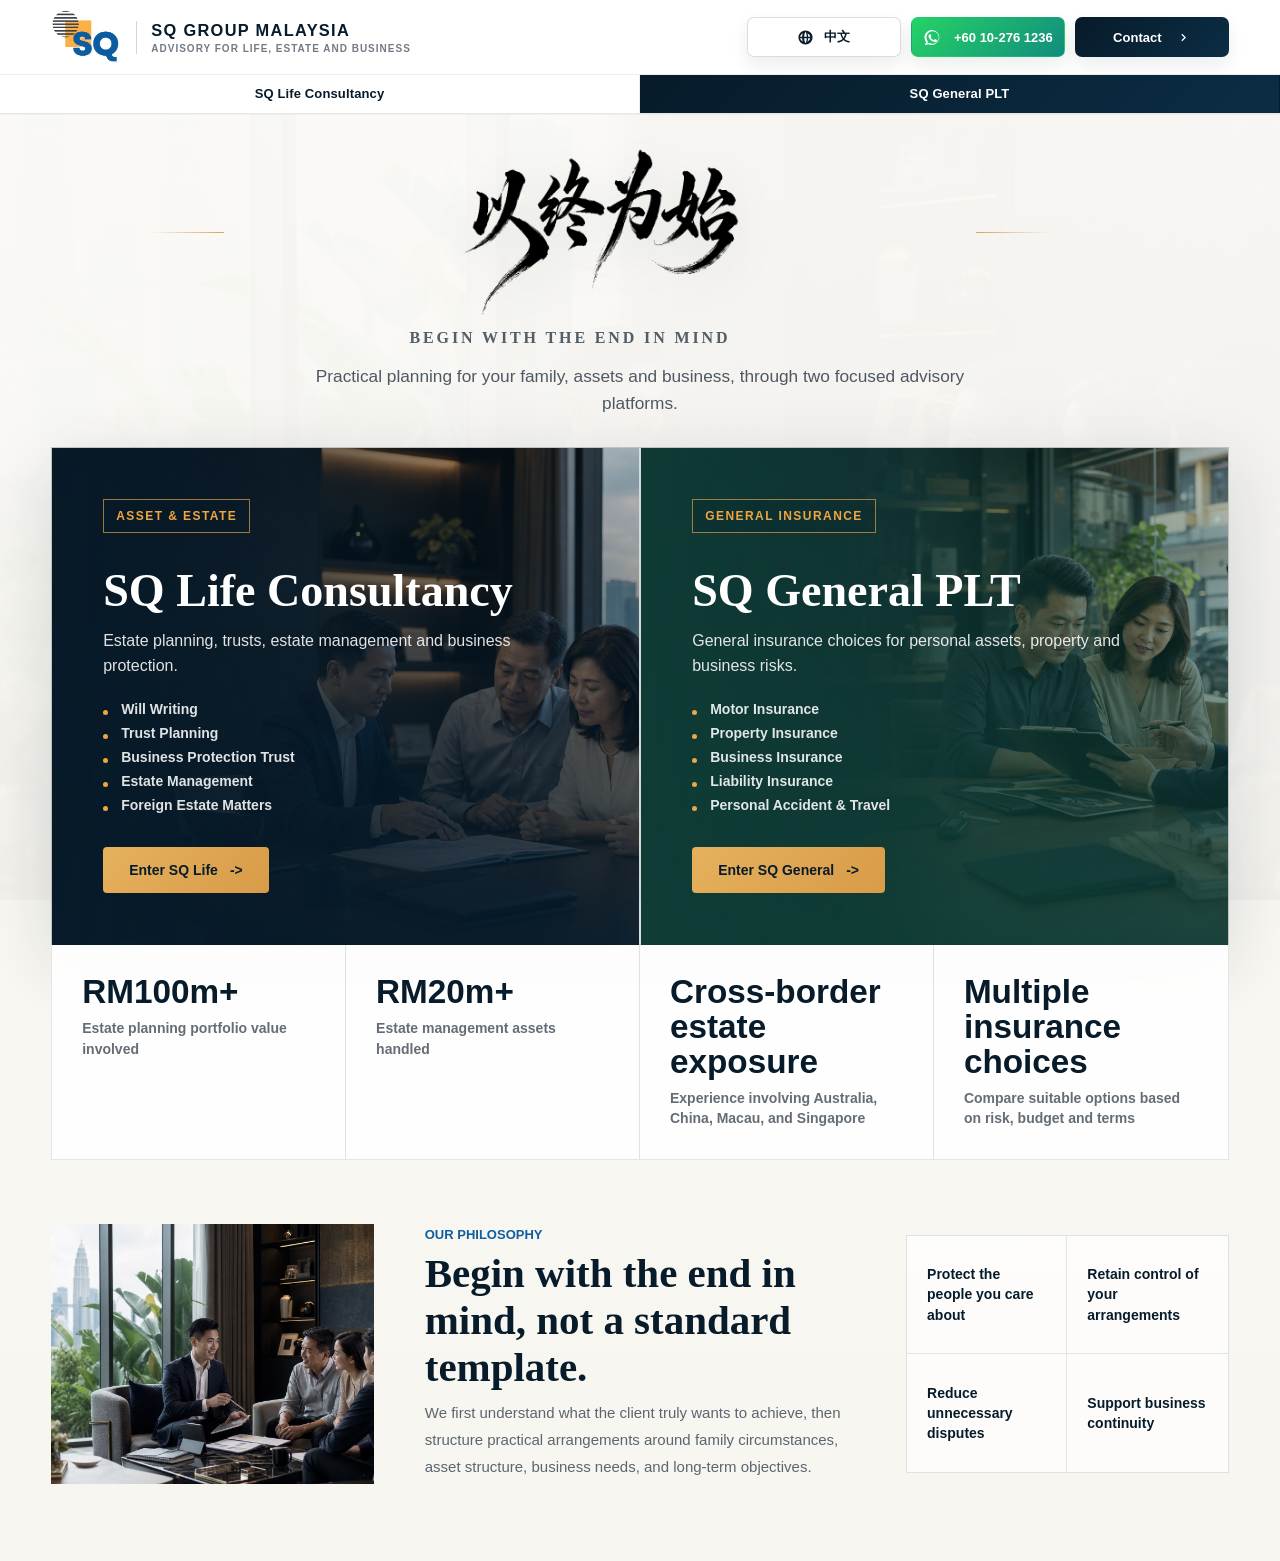
==== commit 6a08857e: "Add files via upload" ====
--- a/index.html
+++ b/index.html
@@ -26,7 +26,7 @@
     <meta property="og:image" content="https://www.sqgroup.com.my/assets/sq-logo-official.png" />
     <meta name="twitter:card" content="summary_large_image" />
     <link rel="preload" as="image" href="assets/hero-group-malaysia.jpg" />
-    <link rel="stylesheet" href="styles.css" />
+    <link rel="stylesheet" href="styles.css?v=20260606-header3" />
     <script type="application/ld+json">
       {
         "@context": "https://schema.org",
@@ -78,8 +78,18 @@
       <div class="gateway-actions" aria-label="SQ contact actions">
         <button class="language-switch" type="button" data-lang-toggle>中文</button>
         <a class="header-whatsapp" href="https://wa.me/60102761236" target="_blank" rel="noreferrer">+60 10-276 1236</a>
-        <a class="header-contact" href="mailto:general@sqgroup.com.my" data-zh="联系" data-en="Contact">Contact</a>
+        <div class="header-contact-menu">
+          <button class="header-contact" type="button" data-zh="联系" data-en="Contact" aria-haspopup="true" aria-expanded="false">Contact</button>
+          <div class="header-contact-dropdown" role="menu">
+            <a href="tel:+60102761236" role="menuitem" data-zh="致电我们" data-en="Call Us">Call Us</a>
+            <a href="mailto:general@sqgroup.com.my" role="menuitem" data-zh="电邮我们" data-en="Email Us">Email Us</a>
+          </div>
+        </div>
       </div>
+      <nav class="page-branch-nav gateway-branch-nav" aria-label="SQ service branches">
+        <a class="brand-tab" href="/legacy"><span>SQ Life Consultancy</span></a>
+        <a class="brand-tab" href="/gi"><span>SQ General PLT</span></a>
+      </nav>
     </header>
 
     <main class="gateway">
@@ -174,6 +184,6 @@
       <a href="https://wa.me/60102761236" target="_blank" rel="noreferrer">WhatsApp</a>
     </nav>
 
-    <script src="script.js"></script>
+    <script src="script.js?v=20260606-header3"></script>
   </body>
 </html>
--- a/styles.css
+++ b/styles.css
@@ -1769,33 +1769,57 @@
   color: var(--executive);
 }
 
-.professional-page .page-header {
-  grid-template-columns: minmax(260px, 0.85fr) auto auto;
-  gap: clamp(14px, 2.2vw, 28px);
+.professional-page .page-header,
+.executive-home .gateway-header {
+  grid-template-columns: minmax(300px, 1fr) auto;
+  gap: clamp(16px, 2.3vw, 34px) clamp(20px, 3vw, 44px);
   align-items: center;
-  padding: 0 clamp(18px, 4vw, 58px);
-}
-
-.professional-page .page-header .gateway-lockup {
+  width: min(calc(100% - clamp(20px, 4vw, 56px)), 1480px);
+  min-height: auto;
+  margin: clamp(10px, 1.6vw, 22px) auto 0;
+  padding: clamp(18px, 2.4vw, 30px) clamp(22px, 3.8vw, 54px);
+  border: 1px solid rgba(7, 27, 42, 0.08);
+  border-radius: 8px;
+  background: rgba(255, 255, 255, 0.96);
+  box-shadow: 0 18px 54px rgba(7, 27, 42, 0.08);
+  backdrop-filter: blur(14px);
+}
+
+.professional-page .page-header::before,
+.executive-home .gateway-header::before {
+  display: none;
+}
+
+.professional-page .page-header .gateway-lockup,
+.executive-home .gateway-header .gateway-lockup {
   justify-self: start;
 }
 
+.professional-page .page-header .gateway-actions,
+.executive-home .gateway-header .gateway-actions {
+  justify-self: end;
+}
+
 .page-branch-nav {
+  grid-column: 1 / -1;
   display: inline-grid;
   grid-template-columns: repeat(2, minmax(0, 1fr));
-  min-width: min(460px, 36vw);
+  width: 100%;
+  min-width: 0;
+  margin-top: clamp(4px, 0.8vw, 10px);
   border: 1px solid rgba(7, 27, 42, 0.12);
   border-radius: 4px;
-  background: rgba(248, 246, 241, 0.82);
+  background: rgba(255, 255, 255, 0.68);
   overflow: hidden;
 }
 
 .professional-page .page-branch-nav .brand-tab {
-  min-height: 42px;
+  min-height: 48px;
   padding: 8px 14px;
   border-right: 1px solid rgba(7, 27, 42, 0.1);
   justify-content: center;
-  font-size: 13px;
+  color: var(--executive-deep);
+  font-size: clamp(14px, 1.15vw, 17px);
   white-space: nowrap;
 }
 
@@ -1812,8 +1836,19 @@
   height: 3px;
 }
 
-.professional-page .page-header .gateway-actions {
-  justify-self: end;
+.executive-home .gateway-branch-nav .brand-tab {
+  min-height: 48px;
+  padding: 8px 14px;
+  border-right: 1px solid rgba(7, 27, 42, 0.1);
+  justify-content: center;
+  color: var(--executive-deep);
+  font-size: clamp(14px, 1.15vw, 17px);
+  white-space: nowrap;
+}
+
+.executive-home .gateway-branch-nav .brand-tab:last-child {
+  color: var(--white);
+  background: var(--executive-deep);
 }
 
 .professional-page .page-header .header-contact {
@@ -3628,15 +3663,20 @@
 }
 
 .executive-home .gateway-header {
-  grid-template-columns: minmax(0, 1fr) auto;
-  min-height: 74px;
-  padding: 0 clamp(18px, 4vw, 58px);
+  grid-template-columns: minmax(300px, 1fr) auto;
+  gap: clamp(16px, 2.3vw, 34px) clamp(20px, 3vw, 44px);
+  width: min(calc(100% - clamp(20px, 4vw, 56px)), 1480px);
+  min-height: auto;
+  margin: clamp(10px, 1.6vw, 22px) auto 0;
+  padding: clamp(18px, 2.4vw, 30px) clamp(22px, 3.8vw, 54px);
+  border: 1px solid rgba(7, 27, 42, 0.08);
+  border-radius: 8px;
   background: rgba(255, 255, 255, 0.96);
-  box-shadow: 0 1px 0 rgba(7, 27, 42, 0.08);
+  box-shadow: 0 18px 54px rgba(7, 27, 42, 0.08);
 }
 
 .executive-home .gateway-header::before {
-  height: 3px;
+  display: none;
 }
 
 .gateway-lockup {
@@ -3677,19 +3717,46 @@
 }
 
 .gateway-actions {
+  --header-action-width: clamp(188px, 12.6vw, 220px);
+  --header-action-height: 50px;
   display: flex;
   align-items: center;
-  gap: 14px;
+  gap: 12px;
+  padding: 0;
+  border: 0;
+  border-radius: 0;
   color: var(--executive-deep);
+  background: transparent;
   font-weight: 900;
 }
 
 .gateway-actions .language-switch {
-  min-height: 34px;
+  display: inline-flex;
+  align-items: center;
+  justify-content: center;
+  gap: 10px;
+  width: var(--header-action-width);
+  min-width: var(--header-action-width);
+  height: var(--header-action-height);
+  min-height: var(--header-action-height);
   margin: 0;
-  padding: 0 12px;
-  border-color: transparent;
-  background: transparent;
+  padding: 0 20px;
+  border: 2px solid rgba(7, 27, 42, 0.15);
+  border-radius: 10px;
+  color: var(--executive-deep);
+  background: rgba(255, 255, 255, 0.78);
+  box-shadow: 0 10px 26px rgba(7, 27, 42, 0.04);
+  font-size: 15px;
+  white-space: nowrap;
+}
+
+.gateway-actions .language-switch::before {
+  width: 20px;
+  height: 20px;
+  content: "";
+  background: currentColor;
+  -webkit-mask: url("data:image/svg+xml,%3Csvg viewBox='0 0 24 24' xmlns='http://www.w3.org/2000/svg'%3E%3Cpath fill='black' d='M12 2a10 10 0 1 0 0 20 10 10 0 0 0 0-20Zm6.93 9h-3.07a15.7 15.7 0 0 0-1.11-5.03A8.04 8.04 0 0 1 18.93 11ZM12 4.05c.72 1.05 1.58 3.01 1.84 6.95H10.16c.26-3.94 1.12-5.9 1.84-6.95ZM4.26 13h3.02c.11 1.88.46 3.61 1 5.03A8.04 8.04 0 0 1 4.26 13Zm3.02-2H4.26a8.04 8.04 0 0 1 4.02-5.03A15.68 15.68 0 0 0 7.28 11ZM12 19.95c-.72-1.05-1.58-3.01-1.84-6.95h3.68c-.26 3.94-1.12 5.9-1.84 6.95Zm2.75-1.92c.54-1.42.89-3.15 1-5.03h3.02a8.04 8.04 0 0 1-4.02 5.03Z'/%3E%3C/svg%3E") center / contain no-repeat;
+  mask: url("data:image/svg+xml,%3Csvg viewBox='0 0 24 24' xmlns='http://www.w3.org/2000/svg'%3E%3Cpath fill='black' d='M12 2a10 10 0 1 0 0 20 10 10 0 0 0 0-20Zm6.93 9h-3.07a15.7 15.7 0 0 0-1.11-5.03A8.04 8.04 0 0 1 18.93 11ZM12 4.05c.72 1.05 1.58 3.01 1.84 6.95H10.16c.26-3.94 1.12-5.9 1.84-6.95ZM4.26 13h3.02c.11 1.88.46 3.61 1 5.03A8.04 8.04 0 0 1 4.26 13Zm3.02-2H4.26a8.04 8.04 0 0 1 4.02-5.03A15.68 15.68 0 0 0 7.28 11ZM12 19.95c-.72-1.05-1.58-3.01-1.84-6.95h3.68c-.26 3.94-1.12 5.9-1.84 6.95Zm2.75-1.92c.54-1.42.89-3.15 1-5.03h3.02a8.04 8.04 0 0 1-4.02 5.03Z'/%3E%3C/svg%3E") center / contain no-repeat;
 }
 
 .header-whatsapp,
@@ -3697,28 +3764,123 @@
   display: inline-flex;
   align-items: center;
   justify-content: center;
-  min-height: 40px;
-  border-radius: 4px;
-  font-size: 14px;
+  width: var(--header-action-width);
+  min-width: var(--header-action-width);
+  height: var(--header-action-height);
+  min-height: var(--header-action-height);
+  border-radius: 10px;
+  font-size: 15px;
   line-height: 1;
+  white-space: nowrap;
+  box-shadow: 0 14px 28px rgba(7, 27, 42, 0.1);
+  transition: transform 220ms ease, background 220ms ease, color 220ms ease, border-color 220ms ease, box-shadow 220ms ease;
 }
 
 .header-whatsapp {
-  gap: 8px;
+  gap: 12px;
+  padding: 0 18px;
+  border: 1px solid rgba(37, 211, 102, 0.28);
+  color: var(--white);
+  background: linear-gradient(135deg, #25d366, #128c7e);
+}
+
+.header-whatsapp::before {
+  width: 23px;
+  height: 23px;
+  content: "";
+  flex: 0 0 auto;
+  background: url("data:image/svg+xml,%3Csvg viewBox='0 0 32 32' xmlns='http://www.w3.org/2000/svg'%3E%3Cpath fill='white' d='M16.02 3.2A12.7 12.7 0 0 0 5.1 23.4L3.3 29l5.75-1.8A12.7 12.7 0 1 0 16.02 3.2Zm0 2.25a10.45 10.45 0 0 1 8.86 15.98 10.46 10.46 0 0 1-13.9 3.65l-.43-.25-3.28 1.03 1.03-3.17-.28-.46A10.45 10.45 0 0 1 16.02 5.45Zm-4.6 5.1c-.24 0-.62.08-.94.44-.32.36-1.23 1.2-1.23 2.93s1.26 3.4 1.44 3.63c.18.24 2.44 3.91 6.06 5.32 3.01 1.18 3.62.94 4.27.88.65-.06 2.1-.86 2.4-1.7.3-.84.3-1.55.2-1.7-.08-.16-.32-.24-.68-.42-.36-.18-2.1-1.04-2.43-1.16-.33-.12-.56-.18-.8.18-.24.36-.92 1.16-1.13 1.4-.2.24-.42.27-.78.09-.36-.18-1.51-.56-2.88-1.78a10.8 10.8 0 0 1-1.99-2.47c-.2-.36-.02-.56.16-.74.16-.16.36-.42.54-.63.18-.21.24-.36.36-.6.12-.24.06-.45-.03-.63-.09-.18-.8-1.93-1.1-2.65-.29-.69-.58-.6-.8-.61h-.68Z'/%3E%3C/svg%3E") center / contain no-repeat;
+}
+
+.header-contact {
+  gap: 14px;
+  padding: 0 18px;
+  color: var(--white);
+  background: linear-gradient(135deg, #071b2a, #0b2d44);
+}
+
+.header-contact::after {
+  width: 17px;
+  height: 17px;
+  content: "";
+  background: currentColor;
+  -webkit-mask: url("data:image/svg+xml,%3Csvg viewBox='0 0 24 24' xmlns='http://www.w3.org/2000/svg'%3E%3Cpath fill='black' d='M13.17 12 8.59 7.41 10 6l6 6-6 6-1.41-1.41L13.17 12Z'/%3E%3C/svg%3E") center / contain no-repeat;
+  mask: url("data:image/svg+xml,%3Csvg viewBox='0 0 24 24' xmlns='http://www.w3.org/2000/svg'%3E%3Cpath fill='black' d='M13.17 12 8.59 7.41 10 6l6 6-6 6-1.41-1.41L13.17 12Z'/%3E%3C/svg%3E") center / contain no-repeat;
+}
+
+.header-contact-menu {
+  position: relative;
+  width: var(--header-action-width);
+  min-width: var(--header-action-width);
+  height: var(--header-action-height);
+}
+
+.header-contact-menu .header-contact {
+  width: 100%;
+  min-width: 0;
+  border: 0;
+  cursor: pointer;
+  font-family: inherit;
+  font-weight: 900;
+}
+
+.header-contact-dropdown {
+  position: absolute;
+  top: calc(100% + 8px);
+  right: 0;
+  z-index: 80;
+  display: grid;
+  width: 100%;
+  min-width: 100%;
+  padding: 6px;
+  border: 1px solid rgba(7, 27, 42, 0.1);
+  border-radius: 8px;
+  background: rgba(255, 255, 255, 0.98);
+  box-shadow: 0 20px 46px rgba(7, 27, 42, 0.14);
+  opacity: 0;
+  pointer-events: none;
+  transform: translateY(-4px);
+  transition: opacity 180ms ease, transform 180ms ease;
+}
+
+.header-contact-menu.is-open .header-contact-dropdown,
+.header-contact-menu:focus-within .header-contact-dropdown {
+  opacity: 1;
+  pointer-events: auto;
+  transform: translateY(0);
+}
+
+.header-contact-dropdown a {
+  display: flex;
+  align-items: center;
+  min-height: 38px;
+  padding: 0 12px;
+  border-radius: 5px;
   color: var(--executive-deep);
-}
-
-.header-whatsapp::before {
-  width: 18px;
-  height: 18px;
-  content: "";
-  background: url("https://favicon.im/whatsapp.com") center / contain no-repeat;
-}
-
-.header-contact {
-  padding: 0 20px;
+  font-size: 13px;
+  font-weight: 900;
+}
+
+.header-contact-dropdown a:hover {
   color: var(--white);
   background: var(--executive-deep);
+}
+
+.gateway-actions .language-switch:hover,
+.header-whatsapp:hover,
+.header-contact:hover {
+  box-shadow: 0 18px 34px rgba(7, 27, 42, 0.14);
+  transform: translateY(-2px);
+}
+
+.gateway-actions .language-switch:hover {
+  border-color: rgba(217, 155, 72, 0.42);
+  background: rgba(255, 255, 255, 0.94);
+}
+
+.header-whatsapp:hover {
+  border-color: rgba(37, 211, 102, 0.44);
+  background: linear-gradient(135deg, #22c55e, #0f7f72);
 }
 
 .executive-home .gateway {
@@ -3738,37 +3900,39 @@
 
 .executive-home .gateway-calligraphy {
   position: relative;
-  display: flex;
+  display: grid;
+  grid-template-columns: minmax(42px, 1fr) minmax(260px, auto) minmax(42px, 1fr);
+  gap: clamp(18px, 4vw, 58px);
   align-items: center;
   justify-content: center;
+  width: min(100%, 1180px);
   margin: 0;
   line-height: 1;
 }
 
 .executive-home .gateway-calligraphy::before,
 .executive-home .gateway-calligraphy::after {
-  position: absolute;
-  top: 54%;
-  width: clamp(42px, 7vw, 96px);
+  width: min(100%, 120px);
   height: 1px;
   content: "";
-  background: linear-gradient(90deg, transparent, rgba(217, 155, 72, 0.9));
+  background: linear-gradient(90deg, transparent, rgba(217, 155, 72, 0.92));
 }
 
 .executive-home .gateway-calligraphy::before {
-  right: calc(50% + clamp(260px, 30vw, 455px));
+  justify-self: end;
 }
 
 .executive-home .gateway-calligraphy::after {
-  left: calc(50% + clamp(260px, 30vw, 455px));
+  justify-self: start;
   transform: rotate(180deg);
 }
 
 .executive-home .gateway-calligraphy img {
   display: block;
-  width: min(76vw, 720px);
+  grid-column: 2;
+  width: min(68vw, 650px);
   height: auto;
-  max-height: clamp(110px, 16vw, 188px);
+  max-height: clamp(112px, 15vw, 176px);
   object-fit: contain;
   filter: drop-shadow(0 12px 22px rgba(7, 27, 42, 0.08));
 }
@@ -4039,13 +4203,21 @@
   }
 
   .gateway-actions {
-    justify-content: space-between;
+    display: grid;
+    grid-template-columns: repeat(3, minmax(0, 1fr));
+    width: 100%;
+    justify-content: stretch;
     gap: 8px;
   }
 
+  .gateway-actions .language-switch,
   .header-whatsapp,
   .header-contact {
-    min-height: 36px;
+    width: 100%;
+    min-width: 0;
+    height: 42px;
+    min-height: 42px;
+    padding: 0 12px;
     font-size: 12px;
   }
 
@@ -4136,47 +4308,73 @@
 }
 
 @media (max-width: 1120px) {
-  .professional-page .page-header {
+  .professional-page .page-header,
+  .executive-home .gateway-header {
     grid-template-columns: minmax(260px, 1fr) auto;
     gap: 12px 18px;
     padding-top: 10px;
     padding-bottom: 12px;
   }
 
-  .professional-page .page-header .gateway-lockup {
+  .professional-page .page-header .gateway-lockup,
+  .executive-home .gateway-header .gateway-lockup {
     grid-column: 1 / 2;
   }
 
-  .professional-page .page-branch-nav {
+  .professional-page .page-branch-nav,
+  .executive-home .gateway-branch-nav {
     grid-column: 1 / -1;
     order: 3;
     width: 100%;
     min-width: 0;
   }
 
-  .professional-page .page-header .gateway-actions {
+  .professional-page .page-header .gateway-actions,
+  .executive-home .gateway-header .gateway-actions {
     grid-column: 2 / 3;
   }
 }
 
 @media (max-width: 760px) {
-  .professional-page .page-header {
+  .professional-page .page-header,
+  .executive-home .gateway-header {
     grid-template-columns: 1fr;
     min-height: auto;
   }
 
   .professional-page .page-header .gateway-lockup,
   .professional-page .page-header .gateway-actions,
-  .professional-page .page-branch-nav {
+  .professional-page .page-branch-nav,
+  .executive-home .gateway-header .gateway-lockup,
+  .executive-home .gateway-header .gateway-actions,
+  .executive-home .gateway-branch-nav {
     grid-column: 1 / -1;
     width: 100%;
   }
 
-  .professional-page .page-header .gateway-actions {
+  .professional-page .page-header .gateway-actions,
+  .executive-home .gateway-header .gateway-actions {
+    display: grid;
+    grid-template-columns: repeat(3, minmax(0, 1fr));
     justify-content: space-between;
   }
 
-  .professional-page .page-branch-nav .brand-tab {
+  .professional-page .page-header .gateway-actions .language-switch,
+  .professional-page .page-header .header-whatsapp,
+  .professional-page .page-header .header-contact,
+  .executive-home .gateway-header .gateway-actions .language-switch,
+  .executive-home .gateway-header .header-whatsapp,
+  .executive-home .gateway-header .header-contact {
+    width: 100%;
+    min-width: 0;
+    height: 42px;
+    min-height: 42px;
+    padding: 0 12px;
+    font-size: 12px;
+  }
+
+  .professional-page .page-branch-nav .brand-tab,
+  .executive-home .gateway-branch-nav .brand-tab {
     min-height: 38px;
     font-size: 12px;
   }
@@ -4204,4 +4402,211 @@
   .professional-page .page-header .header-whatsapp::before {
     margin: 0;
   }
-}
+
+  .executive-home .gateway-actions {
+    grid-template-columns: repeat(3, minmax(0, 1fr));
+  }
+
+  .executive-home .header-whatsapp {
+    font-size: 0;
+  }
+
+  .executive-home .header-whatsapp::before {
+    margin: 0;
+  }
+}
+
+/* Integrated compact header revision */
+.professional-page .page-header,
+.executive-home .gateway-header {
+  grid-template-columns: minmax(260px, 1fr) auto;
+  gap: 8px clamp(18px, 3vw, 42px);
+  width: 100%;
+  max-width: none;
+  margin: 0;
+  padding: 8px clamp(18px, 4vw, 58px) 0;
+  border: 0;
+  border-bottom: 1px solid rgba(7, 27, 42, 0.1);
+  border-radius: 0;
+  background: rgba(255, 255, 255, 0.98);
+  box-shadow: 0 1px 0 rgba(7, 27, 42, 0.04);
+  backdrop-filter: blur(12px);
+}
+
+.professional-page .page-header::before,
+.executive-home .gateway-header::before {
+  display: none;
+}
+
+.professional-page .page-header .gateway-lockup,
+.executive-home .gateway-header .gateway-lockup {
+  grid-column: 1 / 2;
+  min-height: 58px;
+}
+
+.gateway-lockup img {
+  width: clamp(68px, 5.4vw, 86px);
+  height: clamp(48px, 4.4vw, 62px);
+}
+
+.gateway-lockup span {
+  gap: 3px;
+  padding-left: 14px;
+}
+
+.gateway-lockup strong {
+  font-size: clamp(15px, 1.28vw, 18px);
+}
+
+.gateway-lockup small {
+  font-size: 10px;
+  letter-spacing: 0.1em;
+}
+
+.professional-page .page-header .gateway-actions,
+.executive-home .gateway-header .gateway-actions {
+  --header-action-width: clamp(154px, 10.8vw, 188px);
+  --header-action-height: 40px;
+  grid-column: 2 / 3;
+  gap: 10px;
+}
+
+.gateway-actions .language-switch,
+.header-whatsapp,
+.header-contact {
+  border-radius: 7px;
+  font-size: 13px;
+  box-shadow: 0 8px 18px rgba(7, 27, 42, 0.08);
+}
+
+.gateway-actions .language-switch {
+  border-width: 1px;
+}
+
+.gateway-actions .language-switch::before {
+  width: 17px;
+  height: 17px;
+}
+
+.header-whatsapp::before {
+  width: 19px;
+  height: 19px;
+}
+
+.header-contact::after {
+  width: 15px;
+  height: 15px;
+}
+
+.professional-page .page-branch-nav,
+.executive-home .gateway-branch-nav {
+  grid-column: 1 / -1;
+  order: 3;
+  width: calc(100% + clamp(36px, 8vw, 116px));
+  margin: 0 calc(clamp(18px, 4vw, 58px) * -1);
+  border: 0;
+  border-top: 1px solid rgba(7, 27, 42, 0.08);
+  border-radius: 0;
+  background: rgba(255, 255, 255, 0.76);
+}
+
+.professional-page .page-branch-nav .brand-tab,
+.executive-home .gateway-branch-nav .brand-tab {
+  min-height: 38px;
+  padding: 7px 14px;
+  border-right: 1px solid rgba(7, 27, 42, 0.08);
+  font-size: clamp(13px, 1vw, 15px);
+}
+
+.professional-page .page-branch-nav .brand-tab.active,
+.executive-home .gateway-branch-nav .brand-tab:last-child {
+  background: linear-gradient(135deg, #071b2a, #0b2d44);
+}
+
+.professional-page .page-branch-nav .brand-tab.active::after,
+.executive-home .gateway-branch-nav .brand-tab.active::after {
+  height: 2px;
+}
+
+.executive-home .gateway {
+  padding-top: clamp(18px, 2.5vw, 30px);
+}
+
+@media (max-width: 980px) {
+  .professional-page .page-header,
+  .executive-home .gateway-header {
+    grid-template-columns: 1fr;
+    padding: 8px 16px 0;
+  }
+
+  .professional-page .page-header .gateway-lockup,
+  .executive-home .gateway-header .gateway-lockup,
+  .professional-page .page-header .gateway-actions,
+  .executive-home .gateway-header .gateway-actions,
+  .professional-page .page-branch-nav,
+  .executive-home .gateway-branch-nav {
+    grid-column: 1 / -1;
+    width: 100%;
+  }
+
+  .professional-page .page-header .gateway-actions,
+  .executive-home .gateway-header .gateway-actions {
+    display: grid;
+    grid-template-columns: repeat(3, minmax(0, 1fr));
+    gap: 8px;
+  }
+
+  .professional-page .page-branch-nav,
+  .executive-home .gateway-branch-nav {
+    width: calc(100% + 32px);
+    margin: 0 -16px;
+  }
+
+  .gateway-actions .language-switch,
+  .header-whatsapp,
+  .header-contact,
+  .header-contact-menu {
+    width: 100%;
+    min-width: 0;
+    height: 38px;
+    min-height: 38px;
+    padding: 0 10px;
+    font-size: 12px;
+  }
+
+  .header-contact-menu {
+    padding: 0;
+  }
+
+  .header-contact-menu .header-contact {
+    height: 38px;
+    min-height: 38px;
+  }
+}
+
+@media (max-width: 560px) {
+  .professional-page .page-header .gateway-lockup,
+  .executive-home .gateway-header .gateway-lockup {
+    min-height: 48px;
+  }
+
+  .gateway-lockup img {
+    width: 62px;
+    height: 46px;
+  }
+
+  .gateway-lockup strong {
+    font-size: 13px;
+    letter-spacing: 0.06em;
+  }
+
+  .gateway-actions .language-switch,
+  .header-contact {
+    font-size: 0;
+  }
+
+  .gateway-actions .language-switch::before,
+  .header-contact::after {
+    margin: 0;
+  }
+}
